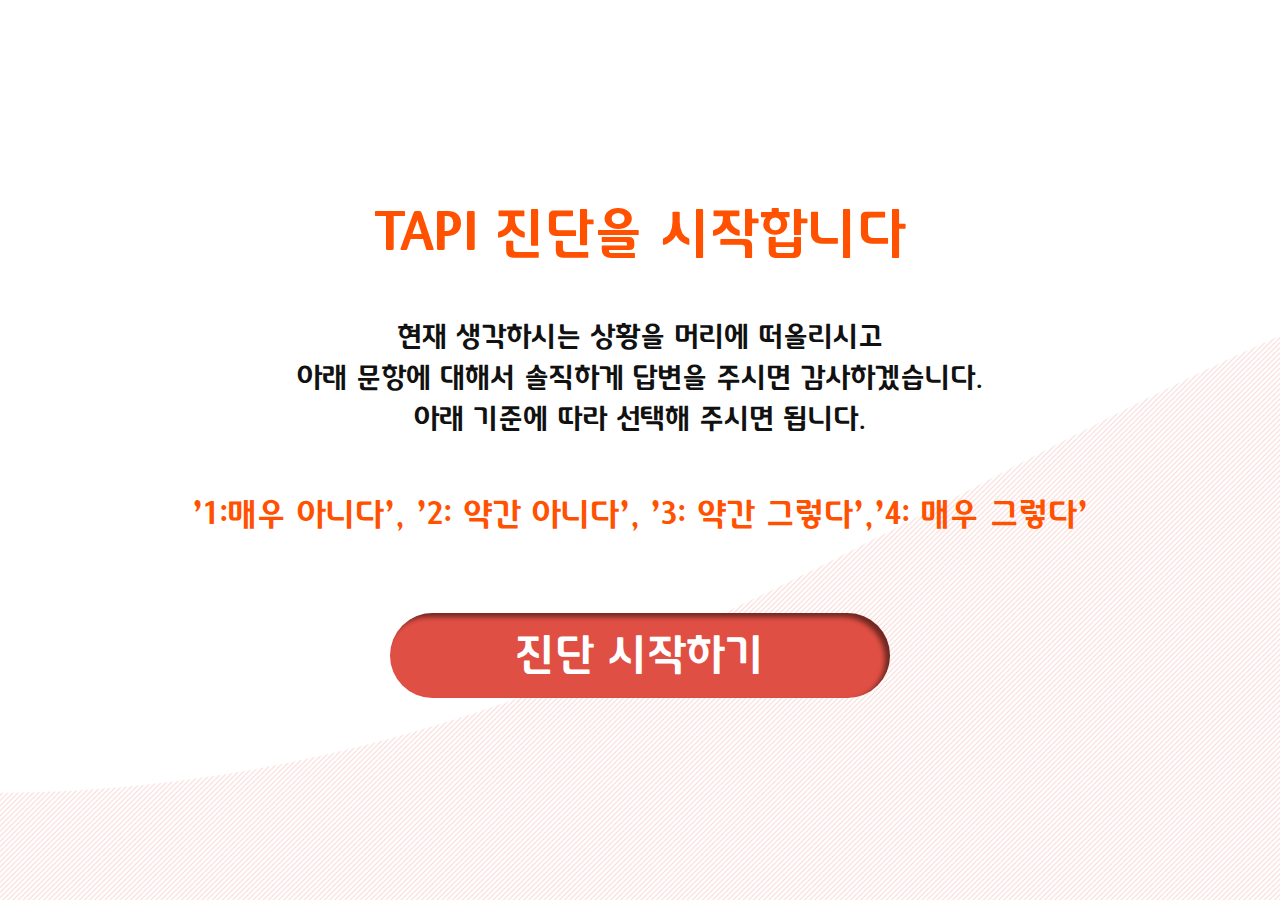
==== pages/user/index.html @ 760ee225 "login" ====
<!DOCTYPE html>
<html lang="en">
  <head>
    <meta charset="utf-8" />
    <meta name="viewport" content="width=device-width, initial-scale=1, shrink-to-fit=no" />
    <meta name="description" content="" />
    <meta name="author" content="" />
    <title>TAI - 팀리더십 진단</title>
    <link href="/css/style.css" rel="stylesheet" />
    <link href="/css/common.css" rel="stylesheet" />
    <link rel="stylesheet" href="/css/mobile.css" media="(max-width: 768px)" />
  </head>
  <body>
    <div class="wrapper" id="intro-tai">
      <section class="intro-wrap">
        <div class="content">
          <h3>TAPI 진단을 시작합니다</h3>
          <p>
            현재 생각하시는 상황을 머리에 떠올리시고<br />
            아래 문항에 대해서 솔직하게 답변을 주시면 감사하겠습니다.<br />
            아래 기준에 따라 선택해 주시면 됩니다.
          </p>

          <p>'1:매우 아니다', '2: 약간 아니다', '3: 약간 그렇다','4: 매우 그렇다'</p>
        </div>
        <div class="intro-btn"><a href="login.html" class="btn-red" alt="팀진단 시작">진단 시작하기</a></div>
        <!-- <footer>Copyright ⓒ 타피루즈그룹. All Rights Reserved.</footer> -->
      </section>
    </div>
    <script src="/js/jquery.min.js"></script>
    <script src="/js/jquery-ui.min.js"></script>
    <script src="/js/script.js"></script>
  </body>
</html>
---- css/style.css ----
/*전체 레이아웃*/

/***************************************************************************************
 PC 기본레이아웃
***************************************************************************************/
.wrapper { width:100%; height:100vh; max-height:100%; position:relative } 
[id*="svc-"] .bgcolor,
#research-start .bgcolor { background:var(--tai-bg-gray) } 

[id^="research-"] .wrapper { width:100%; height:100vh; min-height:1200px; position:relative } 
[id^="research-"] .wrap_con { width:100%; display:flex; justify-content:flex-start; position:relative; padding:50px 0 } 
[id="research-end"] .wrapper { min-height:unset } 
[id="research-end"] .wrap_con { width:100%; justify-content:center; position:relative; padding:0; align-items: flex-start; display:flex; } 
[id="tai-load"] .wrap_con { flex-direction: row; } 
.wrap_con { width:600px; height:100%; margin:auto; display:flex; align-items: center; justify-content: center; flex-direction: column; } 

.warring { color: var(--tai-red); } 
.btn-red { width:auto; background:var(--tai-red); border-radius:52px; align-items: center; display:flex; justify-content: center; box-shadow: inset -5px 4px 5px rgb(0 0 0 / 50%); color:#fff; } 
input[type="text"].input { border:1px solid #888; border-radius: 10px; background-color: #fff; } 

/* intro */
.intro-wrap { width:100%; height:100%; position:relative; background: url(../img/intro_bg.png)no-repeat center; display: flex; justify-content: center; align-items: center; flex-direction: column; } 
.intro-wrap .content { text-align: center; } 
.intro-wrap .content h3 { font-size: 5.4rem; margin-bottom: 50px; color:var(--tai-orange) } 
.intro-wrap .content p { font-size: 2.8rem; } 
.intro-wrap .content p:last-child { font-size: 3.2rem; color:var(--tai-orange); margin-top: 50px; } 

.intro-btn { margin-top:75px; display:flex; justify-content: center; align-items: center; } 
.intro-btn > a { min-width:500px; min-height:85px; font-size: 4.3rem; } 
.intro-btn > a:hover { background:var(--tai-red); } 



/* login */
.login-wrap { width:100%; height:100%; position:relative; background: url(../img/intro_bg.png)no-repeat center; display: flex; flex-direction: column; max-width: 1920px;margin:0 auto;} 
.login-wrap .content { display: flex; flex-direction: column; align-items: center; margin:auto 0; } 
.login-wrap .content h3 { font-size: 6.7rem; color:var(--tai-orange) } 
.login-wrap .content p { font-size: 3.1rem; text-align: center; } 
.login-wrap .content p span { color:var(--tai-orange); font-size: 3.1rem; } 

.login-wrap .nav-wrap { width: 100%; text-align: right; display: flex; align-items: flex-end; justify-content: flex-end; height: 85px; } 
.login-wrap .nav01 { width: 40.125vw; height: 80px; background: url(../img/nav01.png)no-repeat center/contain;  margin-right: 10px;} 
.login-wrap p.warring { font-size: 2.4rem; margin-top: 20px; margin-right: 400px; display: none } 

.login-box { display: flex; gap:54px; margin-top: 64px; } 
.login-box ul li { display: flex; justify-content: flex-end; align-items: center; gap:60px; margin-bottom: 36px; } 
.login-box ul li:last-child { margin-bottom: 0; } 
.login-box ul li div { font-size: 3.1rem; } 
.login-box .input { width: 540px; height: 80px; } 

.login-btn { display:flex; justify-content: center; align-items: center; min-width:275px; min-height:310px; box-shadow: inset -5px 4px 5px rgb(0 0 0 / 50%); color:#fff; font-size: 3.6rem; cursor: pointer; } 
.login-btn:hover { color:#000 } 



/* rsc-end */
.rsc-end { background: url(../img/rsc-end.png)no-repeat center; width:100%; height:100%; display: flex; align-items: center; justify-content: center; flex-direction: column; gap:70px } 
.rsc-end h1 { font-size:7rem; color:var(--tai-orange); } 
.rsc-end p { font-size:3.8rem; } 

/***************************************************************************************
 콘텐츠
***************************************************************************************/

.svc-rect { width:590px; height:auto; border:1px solid var(--tai-border-gray); margin-bottom:50px; padding:62px 0; } 
.svc-rect .svc-icon { width:200px; height:54px; background-position: center center !important; background-repeat: no-repeat !important; margin:0 auto 5px auto; font-size:0; } 
.svc-rect h1 { font-size:var(--tai-font-size-42); margin-bottom:10px; letter-spacing:-.05em } 
.svc-rect h1 strong { font-size:inherit; color:var(--tai-green-200) } 
.svc-rect h2 { font-size:var(--tai-font-size-26); color:var(--tai-black-200); font-weight:400 } 
.svc-rect-txt { width:590px; text-align:center; letter-spacing:var(--tai-letter-spacing); word-wrap: break-word; padding:0 60px } 
.svc-rect-txt strong { color:var(--tai-green); font-size: inherit; } 


#svc-chk .svc-icon { background:url("../img/icon-svc-chk.svg") } 
#svc-noFindPage .svc-icon { background:url("../img/icon-svc-nopage.svg") } 
#svc-noNoPage .svc-icon { background:url("../img/icon-svc-nonpage.svg") } 


/* 로그인 */

#login-rect { width:510px; min-height:564px; border:1px solid var(--tai-border-gray-100); background:var(--tai-bg-gray); border-radius: 30px; margin:0 auto; position:relative } 

#login-rect ul.login-ul { width:335px; margin:58px auto; display:flex; flex-direction: column; justify-content: center; /* align-items: center; */ } 
/*#login-rect ul.login-ul li .input-required { width:10px; color:red; position:absolute; top:calc(50% - 18px); left:5px; height:auto; } 
#login-rect ul.login-ul li .select .input-required { top:calc(50% - 10px) } */
#login-rect ul.login-ul li:first-child { padding-bottom:10px; text-align:center } 
#login-rect ul.login-ul li:first-child h1 { font-size:var(--tai-font-size-42); color:var(--tai-green-400); margin-bottom:10px } 
#login-rect ul.login-ul li:first-child h2 { font-size:var(--tai-font-size-16); color:var(--tai-green-300); margin-bottom:20px } 
#login-rect ul.login-ul li:first-child h2 strong { font-size:inherit; text-decoration: underline; } 
/*#login-rect ul.login-ul li:first-child h3 { font-size:var(--tai-font-size-12); color:red; text-align:right; margin-top:20px } */
#login-rect ul.login-ul li:nth-child(n+2) { padding-bottom:16px } 

 /* 필수입력 * 추가 */
 #login-rect ul.login-ul li.star_text { padding-bottom: 0; } 
 #login-rect ul.login-ul li.star_text div { font-size: var(--tai-font-size-12); color:var(--tai-orange); text-align: right; margin-bottom: 5px; } 
 #login-rect ul.login-ul li.star_text div span.red_star { font-size: var(--tai-font-size-12); vertical-align: middle; position:static; } 
 #login-rect ul.login-ul li { position: relative; } 
 #login-rect ul.login-ul li .red_star { position:absolute; top: 11px; left:3px; color:var(--tai-orange); } 
 #select-wrap .select .text.star_pl { padding-left:4px; } 
 
#login-rect footer { position:absolute; bottom:-90px; left:calc(50% - 255px); width:510px; margin:0 auto; } 

/* modal */
#modalLogin .modal_con { padding:auto; display:flex; justify-content: center; align-items: center; flex-direction: column; } 
#modalLogin .modal-icon { display:flex; width:28px; height:28px; margin:0 0 20px 0; font-size:0; } 
#modalLogin .modal-icon.mg10 { margin-bottom:10px } 
#modalLogin .modal-icon.ic-warring { background:url("../img/icon_warring.svg") no-repeat 0 0 } 
#modalLogin .modal-icon.ic-process { background:url("../img/icon_process.svg") no-repeat 0 0; } 
#modalLogin .modal-btit { padding:0 25px; display:flex; margin-bottom:10px; text-align:center; color:#333; font-size:3.2rem; font-weight:500 } 
#modalLogin .modal-tit { padding:0 25px; display:flex; margin-bottom:32px; text-align:center; color:#333 } 
#modalLogin .btn_basic_01 { width:330px; margin:0 auto } 


/*intro*/
ul.tabs { width:1240px; margin:0 auto 50px auto; display:flex; flex-direction: row; } 
ul.tabs li { width:50%; height:94px; background:var(--tai-black-300); position:relative; display:flex; justify-content:center; align-items: center; cursor: pointer; font-weight:500; } 
ul.tabs li.current { background:var(--tai-green); color:var(--tai-white) } 
ul.tabs li.current:after { content:""; border:10px solid var(--tai-green); width:10px; height:10px; border-bottom:10px solid transparent; border-left:10px solid transparent; border-right:10px solid transparent; position:absolute; bottom:-20px; left:calc(50% - 5px); } 

.intro-img { width:100%; height:662px; background:url("../img/intro_img_01.png") no-repeat 0 center; background-size:cover; position:relative; } 
.intro-img .bg_black { width:100%; height:100%; position:absolute; left:0; right:0; background:rgba(0,0,0,.8); z-index:1 } 

.intro-img .content { width:1240px; height:100%; margin:0 auto; display:flex; flex-direction: column; justify-content: center; align-items: center; z-index:2; position:absolute; top:0; left:calc(50% - 620px); } 
.intro-img .content h1 { } 
.intro-img .content h1 .txt { padding:30px 0; font-family: 'Merriweather', serif; color:var(--tai-green-600); font-weight:400; font-size:var(--tai-font-size-40) } 
.intro-img .content h1 .txt strong { font-size:inherit; font-family:inherit; color:var(--tai-green-500); border-bottom:1px solid var(--tai-green-500) } 
.intro-img .content h1 .divBar { width:26px; height:2px; background:var(--tai-btn-border-green); transform:rotate(-60deg); display:flex; font-size:0; margin:0 auto } 
.intro-img .content ul.type_info { width:100%; margin:70px auto 50px auto; display:flex; flex-direction: row; justify-content: center; align-items: center; } 
.intro-img .content ul.type_info li { height:220px; display:flex; flex-direction: row; align-items: center; justify-content: center; color: var(--tai-orange); text-align:center; font-size:var(--tai-font-size-26); line-height:1.75rem; border:7px solid var(--tai-white); border-width:0 7px; margin:0 30px } 
.intro-img .content ul.type_info li .divBar { width:50px; height:220px; border:7px solid var(--tai-white); border-width:7px 0; margin-left:-1px } 
.intro-img .content ul.type_info li .divBar:last-child { width:51px; } 

.intro-img .content .type_txt { color:var(--tai-white); font-size:var(--tai-font-size-22); } 


.start-img { width:100%; height:440px; background:url("../img/intro-img.png") no-repeat 0 center; background-size:cover; position:relative; } 
.start-img .bg_black { width:100%; height:100%; position:absolute; left:0; right:0; background:rgba(0,0,0,.8); z-index:1 } 

.start-img .content { width:1240px; height:100%; margin:0 auto; display:flex; flex-direction: column; justify-content: center; align-items: center; z-index:2; position:absolute; top:0; left:calc(50% - 620px); } 
.start-img .content h1 { font-family:var(--tai-body-tit-font-family) } 
.start-img .content h1 .txt { padding:30px 0; color:var(--tai-green-600); font-weight:400; font-size:var(--tai-font-size-40) } 
.start-img .content h1 .txt strong { font-size:inherit; font-family:inherit; color:var(--tai-green-500); border-bottom:1px solid var(--tai-green-500) } 
.start-img .content h1 .divBar { width:26px; height:2px; background:var(--tai-btn-border-green); transform:rotate(-60deg); display:flex; font-size:0; margin:0 auto } 

.start-img .content .type_txt { color:var(--tai-white); font-size:var(--tai-font-size-26); font-weight:300; margin-top:50px } 
.start-img .content .type_txt strong { color:var(--tai-green-600); font-weight:500; font-size:inherit } 



.tabs-inner { display: none; height: 100%; } 
.tabs-inner.current { display: inherit; } 


.intro-cnt { width: 1240px; margin:50px auto; display:flex; flex-direction: column; justify-content: center; text-align: center; } 
.intro-cnt h2 { font-size: var(--tai-font-size-32); margin-bottom:20px; color:var(--tai-black-400) } 
.intro-cnt p.script { font-size: var(--tai-font-size-24); color:var(--tai-gray); margin-bottom:40px; } 
.intro-cnt p.script strong { color:var(--tai-gray); font-size:inherit } 
.intro-cnt p.script strong.cr_green { color:var(--tai-green) } 
.intro-cnt p.script strong.tdu { text-decoration: underline; } 
.intro-cnt p.script strong.cr_blue { color:var(--tai-blue) } 

table.tbl-type01.tbl-pc { display:block } 
table.tbl-type01.tbl-mobile { display:none } 

table.tbl-type01 { width:100%; border-top:3px solid var(--tai-gray) } 
table.tbl-type01 td { text-align:center; vertical-align: middle; border-right:1px dashed var(--tai-gray-200); border-bottom:1px dashed var(--tai-gray-200); font-size:var(--tai-font-size-14); height:70px; color:var(--tai-black-400) } 
table.tbl-type01 th { border-right:1px dashed var(--tai-gray-200); height:50px; color: var(--tai-gray); vertical-align:middle; font-size:var(--tai-font-size-16) } 
table.tbl-type01 tr td:last-child,
table.tbl-type01 th:last-child { border-right:none } 
table.tbl-type01 td.tbl-type-bg { background:var(--tai-gray-200); font-size:var(--tai-font-size-16); font-weight:500 } 
table.tbl-type01 td.tbl-type-bg.cr_green { color:var(--tai-green) } 
table.tbl-type01 td.tbl-type-bg.cr_blue { color:var(--tai-blue) } 
/*table.tbl-type01 tbody td { display:flex; justify-content: center; align-items: center; } */
table.tbl-type01 tbody tr:first-child { border-top:2px solid var(--tai-blue) } 
table.tbl-type01 tbody tr:nth-child(6) { border-top:2px solid var(--tai-green) } 
table.tbl-type01 tfoot td { border:none; padding:20px 0; text-align:left; } 
table.tbl-type01 tfoot td ul li { display:flex; flex-direction: row; justify-content: flex-start; align-items: center; padding:0 0 10px 0; font-size:var(--tai-font-size-14) } 
table.tbl-type01 tfoot td .type-label { min-width:145px; height:36px; border-radius: 18px; display:flex; flex-direction: row; align-items: center; justify-content: flex-start; color:var(--tai-white); font-weight:500; font-size:var(--tai-font-size-14); padding-right:20px; margin-right:15px } 
table.tbl-type01 tfoot td .type-label.cr_green { background:var(--tai-green) } 
table.tbl-type01 tfoot td .type-label.cr_blue { background:var(--tai-blue) } 
table.tbl-type01 tfoot td .type-label span { width:30px; height:30px; background:var(--tai-white); text-align: center; border-radius:15px; margin-left:3px; margin-right:10px; color:var(--tai-black-400); display:flex; align-items: center; justify-content: center; } 
table.tbl-type01 tfoot td li .type-txt { color:var(--tai-black-400); font-size:var(--tai-font-size-14) } 



/*research*/
.rsc-ul { width:1200px; display:flex; flex-direction: column; justify-content: flex-start; align-items: center; } 
.rsc-ul li { display:flex; align-content: center; justify-content: center; } 
.rsc-ul li:first-child img { width:80%; height:auto } 
.rsc-ul li .info-rect { width:900px; border:3px solid var(--tai-yellow); margin:30px 0; padding:60px 50px; text-align: center; border-radius: 10px; } 
.rsc-ul li .info-rect img { width:60%; height:auto; } 
.rsc-top { width:100%; min-width:612px; min-height:180px; background:var(--tai-white); display:flex; flex-direction: column; justify-content: center; align-items: center; margin-bottom:70px; padding:40px; position:relative; border-radius: 10px; } 
.rsc-top:after { content:""; border:10px solid var(--tai-white); width:10px; height:10px; border-bottom:10px solid transparent; border-left:10px solid transparent; border-right:10px solid transparent; position:absolute; bottom:-20px; left:calc(50% - 5px); } 
.rsc-ul li.btm-img { width:100%; height:300px; padding-top:60px; background:url("../img/start-btm-img.png") no-repeat right bottom } 

.rsc-icon { width:60px; height:52px; background:url("../img/icon-rsc-start.svg") no-repeat 0 0; margin-bottom:20px; font-size:0 } 
.rsc-top h1 { width:100%; color:var(--tai-body-color); font-size:var(--tai-font-size-42); font-weight:700; text-align:center } 
.rsc-top h1 strong { font-size:inherit; color:var(--tai-green-200) } 
.rsc-mid-txt { width:100%; margin-bottom:60px; } 
.rsc-btm-info { width:900px; height:180px; border:3px solid var(--tai-yellow); border-radius: 10px; display:flex; justify-content: center; align-content: center; background:var(--tai-white) } 
.rsc-btm-info .rsc-gage { width:700px; height:40px; margin:0 auto; position:relative } 
.rsc-btm-info .rsc-gage .gage-ul { width:700px; height:12px; border-left:2px solid var(--tai-gray); display:flex; flex-direction: row; position:absolute; top:95px; left:0; font-size:0; } 
.rsc-btm-info .rsc-gage .gage-ul li { width:10%; height:12px; border-right:2px solid var(--tai-gray); font-size:0; position:relative } 
.rsc-btm-info .rsc-gage .gage-num { width:100%; height:26px; font-size:var(--tai-font-size-12); color:var(--tai-white); margin-top:-10px; position:absolute; top:-26px; left:0; display:flex; flex-direction:column; text-align:center; } 
.rsc-btm-info .rsc-gage .gage-num .gage-number { width:26px; height:26px; border-radius:13px; background:var(--tai-orange); color:var(--tai-white); font-size:var(--tai-font-size-12); line-height:26px; text-align:center; margin:0 auto 30px auto; z-index:5 } 
.rsc-btm-info .rsc-gage .gage-num .gage-number:after { content:""; border:10px solid var(--tai-orange); width:10px; height:10px; z-index:3; border-bottom:10px solid transparent; border-left:10px solid transparent; border-right:10px solid transparent; position:absolute; bottom:-15px; left:calc(50% - 10px); } 
.rsc-btm-info .rsc-gage .gage-num .gage-txt { width:100%; font-size:var(--tai-font-size-14); letter-spacing:-0.08rem; color:var(--tai-black-400); font-weight:500 } 
.rsc-btm-info .rsc-gage .gage-bar { width:698px; height:3px; background:var(--tai-gray); position:absolute; top:100px; left:0; font-size:0 } 

.rsc-ul li .btn_basic_01 { width:335px; height:52px; } 


.rsc-list { margin:50px auto; width:1240px; position:relative } 
.rsc-list header { border-bottom:1px solid var(--tai-black-400); height:80px; display:flex; flex-direction: row; justify-content: space-between; align-items: center; } 
.rsc-list header span { width:29px; height:39px; border-right:1px solid var(--tai-gray-300); background:url("../img/icon_rsc_icon.svg") no-repeat 0 0; margin-right:10px; flex:0 1 40px; font-size:0; } 
.rsc-list header h1 { font-size:var(--tai-font-size-32); font-weight:700; color:var(--tai-body-color); flex:1 1 50% } 
.rsc-list header p { height:50px; font-size:var(--tai-font-size-14); color:var(--tai-gray); flex:0 1 100px; display:flex; justify-content: flex-end; align-items: flex-end; } 

.rsc-list-ul { width:100%; display: flex; flex-direction: column; justify-content: flex-start; margin:30px 0 100px } 
.rsc-list-ul li { display: flex; flex-direction:column; height:230px; padding:0; margin:0; } 
.rsc-list-ul li .chk-header { height:50px; display: flex; align-items: center; justify-content: flex-start; flex-direction: row; font-size:var(--tai-font-size-18) } 
.rsc-list-ul li .chk-header span { width:30px; height:30px; background:var(--tai-orange); color:var(--tai-white); flex:0 1 30px; margin-right:10px; border-radius: 15px; padding-top:1px; text-align: center;; font-family: var(--tai-font-num-sans-serif); } 
.rsc-list-ul li .chk-header p { flex:1 1 80%; letter-spacing:-0.05em; font-size:var(--tai-font-size-18) } 

.rsc-list-ul li .chk-header p { flex:1 1 80% } 
.rsc-list-ul li .btn_basic_02 { width:335px; margin:0 auto } 

.rsc-list-ul li .rsc-list-gage { width:100%; height:40px; margin:0 auto; position:relative } 
.rsc-list-ul li .rsc-list-gage .gage-ul { width:100%; height:32px; border-left:2px solid var(--tai-gray); display:flex; flex-direction: row; position:absolute; top:75px; left:0; font-size:0; } 
.rsc-list-ul li .rsc-list-gage .gage-ul li { width:10%; height:32px; border-right:2px solid var(--tai-gray); font-size:0; position:relative } 
.rsc-list-ul li .rsc-list-gage .gage-num { width:36px;; height:44px; margin-top:0px; position:absolute; top:-40px; left:calc(50% - 18px); display:flex; flex-direction:column; text-align:center; z-index:10 } 
.rsc-list-ul li .rsc-list-gage .gage-bar { width:100%; height:3px; background:var(--tai-gray); position:absolute; top:90px; left:0; font-size:0 } 




/*load*/

 @keyframes page_load { 
 0% { opacity: 1 } 
 100% { opacity: 0 } 
 }
 .page_load div { left: 94px; top: 48px; position: absolute; animation: page_load linear 2.6315789473684212s infinite; background: #4ab862; width: 12px; height: 24px; border-radius: 6px / 12px; transform-origin: 6px 52px; } .page_load div:nth-child(1) { transform: rotate(0deg); animation-delay: -2.4122807017543857s; background: #4ab862; } .page_load div:nth-child(2) { transform: rotate(30deg); animation-delay: -2.1929824561403506s; background: #4ab862; } .page_load div:nth-child(3) { transform: rotate(60deg); animation-delay: -1.9736842105263155s; background: #4ab862; } .page_load div:nth-child(4) { transform: rotate(90deg); animation-delay: -1.7543859649122806s; background: #4ab862; } .page_load div:nth-child(5) { transform: rotate(120deg); animation-delay: -1.5350877192982455s; background: #4ab862; } .page_load div:nth-child(6) { transform: rotate(150deg); animation-delay: -1.3157894736842104s; background: #4ab862; } .page_load div:nth-child(7) { transform: rotate(180deg); animation-delay: -1.0964912280701753s; background: #4ab862; } .page_load div:nth-child(8) { transform: rotate(210deg); animation-delay: -0.8771929824561403s; background: #4ab862; } .page_load div:nth-child(9) { transform: rotate(240deg); animation-delay: -0.6578947368421052s; background: #4ab862; } .page_load div:nth-child(10) { transform: rotate(270deg); animation-delay: -0.43859649122807015s; background: #4ab862; } .page_load div:nth-child(11) { transform: rotate(300deg); animation-delay: -0.21929824561403508s; background: #4ab862; } .page_load div:nth-child(12) { transform: rotate(330deg); animation-delay: 0s; background: #4ab862; } 
 .page_load_con { width: 200px; height: 200px; display: inline-flex; overflow: hidden; background: #ffffff; } 
 .page_load { width: 100%; height: 100%; position: relative; transform: translateZ(0) scale(1); backface-visibility: hidden; transform-origin: 0 0; /* see note above */ } 
 .page_load div { box-sizing: content-box; } 

 .page_load_txt { width:200px; display:inline-flex; color:var(--tai-gray); font-size:var(--tai-font-size-18); font-weight:700 } 




/* 팀진단 메일링 */

.mail-wrap { width: 798px; margin:0 auto; border:1px solid #ccc; position: relative; } 
.mail-wrap .header td { display: flex; flex-direction: column; align-items: flex-end; } 
.mail-wrap .header .logo { width: 73px; height: 44px;; background: url(../img/logo.png)no-repeat center; margin:11px 21px 15px 0; } 
.mail-wrap .header .title { display: flex; align-items: center; justify-content: center; width: 798px; height: 145px; background-color: #ffdf6c; font-size: 30px; font-weight: 700; } 

.mail-wrap .content tr td { padding-left:38px; padding-right: 31px; } 
.mail-wrap .content tr:first-child td { padding-top:40px; } 
.mail-wrap .content tr:last-child td { padding-top:58px; padding-bottom: 49px; } 
.mail-wrap .content-top h3 { font-size: 20px; font-weight: 700; margin-bottom: 13px; } 
.mail-wrap .content-top p, .mail-wrap .content-top p span { font-size: 16px; } 

.mail-wrap .content-main { margin-bottom: 58px; } 
.mail-wrap .content::after { content:''; display: inline-block; background: url(../img/mail_img.png)no-repeat center; width: 279px; height: 250px; position: absolute; bottom:176px; right:1px; } 
.mail-wrap .content-main ul.content-list>li { display: flex; align-items: center; font-size: 20px; color:#b92929; font-weight: 700; margin-bottom: 15px; margin-top: 40px; } 
.mail-wrap .content-main ul.content-list>li::before { content: ''; background: url(../img/icon_info.png)no-repeat center; width:32px; height: 28px; display: inline-block; margin-right: 8px; } 
.mail-wrap .content-main ul.content-list ul li { font-size: 15px; list-style-type: disc; margin-left: 29px; line-height: 25px; } 
.mail-wrap .content-main .blue-color { color:#007BB8; font-weight: 700; font-size: 15px; } 
.mail-wrap .content-main .green-color { color:#289D42; font-weight: 700; font-size: 15px; } 
.mail-wrap .content-main .content-link { font-size: 15px; margin-top: 13px; } 
.mail-wrap .content-main .content-link h4 { padding-bottom: 3px; font-weight: 700; } 
.mail-wrap .content-main .content-link p { font-size: 15px; line-height: 22px; } 
.mail-wrap .content-main .content-link a { color:#007BB8; } 
.mail-wrap .content button.btn_basic_01 { width: 400px; height: 60px; font-weight: 500; font-size: 22px; margin:0 auto; z-index: 1; position:relative; cursor: pointer; } 

.mail-wrap .footer td { width: 100%; height: 175px; background-color: #f0f0f0; display: flex; align-items: center; text-align: center; justify-content: center; } 
.mail-wrap .footer ul li { font-size: 14px; margin-bottom: 12px; }
---- css/common.css ----
@charset "UTF-8";
@import url('https://fonts.googleapis.com/css2?family=Merriweather:wght@400;700&display=swap');

@font-face { 
  font-family:'Noto Sans KR';
  font-style:normal;
  font-weight: 300; 
  src:
  url(../font/NotoSansKR-Light.woff2) format('woff2'), 
  url(../font/NotoSansKR-Light.woff) format('woff'), 
  url(../font/NotoSansKR-Light..oft) format('opentype')
}

@font-face { 
  font-family:'Noto Sans KR';
  font-style:normal;
  font-weight: 400; 
  src:
  url(../font/NotoSansKR-Regular.woff2) format('woff2'), 
  url(../font/NotoSansKR-Regular.woff) format('woff'), 
  url(../font/NotoSansKR-Regular.oft) format('opentype')
}

@font-face { 
  font-family:'Noto Sans KR';
  font-style:normal;
  font-weight: 500; 
  src:
  url(../font/NotoSansKR-Medium.woff2) format('woff2'), 
  url(../font/NotoSansKR-Medium.woff) format('woff'), 
  url(../font/NotoSansKR-Medium.oft) format('opentype')
}

@font-face { 
  font-family:'Noto Sans KR';
  font-style:normal;
  font-weight: 700; 
  src:
  url(../font/NotoSansKR-Bold.woff2) format('woff2'), 
  url(../font/NotoSansKR-Bold.woff) format('woff'), 
  url(../font/NotoSansKR-Bold.oft) format('opentype')
}

@font-face { 
  font-family:'tway';
  font-style:normal;
  font-weight: normal; 
  src:
  url(../font/tway_air.ttf) format('truetype')
}

@font-face { 
  font-family:'SCDream';
  font-style:normal;
  font-weight: 100; 
  src:
  url(../font/SCDream1.otf) format('opentype')
}
@font-face { 
  font-family:'SCDream';
  font-style:normal;
  font-weight: 400; 
  src:
  url(../font/SCDream4.otf) format('opentype')
}

:root {
  --tai-gray-100:#eee;
  --tai-gray-200:#ededed;
  --tai-gray-300:#A0A0A0;



  --tai-black-100:#2e2e2e;
  --tai-black-200:#474747;
  --tai-black-300:#EFEFEF;
  --tai-black-400:#000;
  --tai-black-500:#404040;
  

  
  --tai-white:#fff;
  --tai-gray:#333333;
  --tai-gray-600:#777;
  --tai-red:#e04f44;
  --tai-yellow:#F9BF19;
  --tai-orange:#ff5100;
  --tai-orange-200:#f88e24;
  --tai-pink:#FF6969;
  --tai-green:#289D42;
  --tai-green-200:#F9BF19;
  --tai-green-300:#326c65;
  --tai-green-400:#11280d;
  --tai-green-500:#00FF38;
  --tai-green-600:#83FF9E;
  --tai-green-700:#66C77B;
  --tai-blue:#007BB8;

  --tai-bg-gray:#F4F4F4;
  --tai-border-gray:#D4D4D4;
  --tai-border-gray-100:#e5e5e5;
  
  --tai-btn-border-green:#4ab862;
  --tai-btn-border-orange:#f18f2c;

  --tai-font-sans-serif: "tway", -apple-system, BlinkMacSystemFont, "Segoe UI", Roboto, "Helvetica Neue", Arial, "Noto Sans", sans-serif, "Apple Color Emoji", "Segoe UI Emoji", "Segoe UI Symbol", "Noto Color Emoji";
  --tai-font-tit-sans-serif: "tway", -apple-system, BlinkMacSystemFont, "Segoe UI", Roboto, "Helvetica Neue", Arial, "Noto Sans", sans-serif, "Apple Color Emoji", "Segoe UI Emoji", "Segoe UI Symbol", "Noto Color Emoji";
  --tai-font-num-sans-serif: Roboto, -apple-system, BlinkMacSystemFont, "Segoe UI",  "Helvetica Neue", Arial, "Noto Sans", sans-serif, "Apple Color Emoji", "Segoe UI Emoji", "Segoe UI Symbol", "Noto Color Emoji";

  --tai-body-font-family: "tway", -apple-system, BlinkMacSystemFont, Segoe UI, Roboto, Helvetica Neue, Arial, Noto Sans, sans-serif, Apple Color Emoji, Segoe UI Emoji, Segoe UI Symbol, Noto Color Emoji;
  --tai-body-tit-font-family: "tway", -apple-system, BlinkMacSystemFont, Segoe UI, Roboto, Helvetica Neue, Arial, Noto Sans, sans-serif, Apple Color Emoji, Segoe UI Emoji, Segoe UI Symbol, Noto Color Emoji;

  --tai-body-font-size: 1.8rem; /*18px*/
  --tai-body-font-m-size: 1.4rem; /*14px*/

  --tai-body-font-weight: 400;
  --tai-body-line-height: 1.47;
  --tai-body-color: #111;
  --tai-body-bg: #fff;
  --tai-letter-spacing:-0.05em;

  --tai-hover-100:#353535;
  --tai-ts-ease:all 0.2s ease;

  --tai-body-text-align-left:left;


  --tai-input-shadow: 2px 2px 2px 0 rgba(239, 239, 239, 0.25);
}

*,
*::before,
*::after {
  box-sizing: border-box;
}
html{-webkit-text-size-adjust: none;}
html,body {
  margin: 0 auto;
  padding: 0;
  font-family: var(--tai-body-font-family);
  font-size: 62.5%;
  font-weight: var(--tai-body-font-weight);
  line-height: var(--tai-body-line-height);
  color: var(--tai-body-color);
  text-align: var(--tai-body-text-align);
  background-color: var(--tai-body-bg);
  -webkit-text-size-adjust: 100%;
  letter-spacing:-0.003em;
  position:relative;
  scroll-behavior: smooth;
  height:100%;
  
}

h1,h2,h3,h4,h5,h6
{
  margin: 0;
  padding: 0;
  font-family: var(--tai-body-font-family);
  font-weight: 500;
  line-height: 1.2;
}

article, aside, details, figcaption, figure, footer, header, hgroup, menu, nav, section { display: block; }


div, span, applet, object, iframe, p, blockquote, pre, a, abbr, acronym, address, big, cite, code, del, dfn, em, img, ins, kbd, q, s, samp, small, strike, strong, sub, sup, tt, var, b, u, i, center, dl, dt, dd, ol, ul, li, fieldset, form, label, legend, table, caption, tbody, tfoot, thead, tr, th, td, article, aside, canvas, details, embed, figure, figcaption, footer, header, hgroup, menu, nav, output, ruby, section, summary, time, mark, audio, video 
{ margin: 0; padding: 0; border: 0; font-size: var(--tai-body-font-size); font-family: var(--tai-body-font-family); vertical-align: baseline; }

ol, ul { list-style: none; margin:0; padding:0; }
blockquote, q { quotes: none; }
blockquote:before, blockquote:after, q:before, q:after { content: ""; content: none; }

table { border-collapse: collapse; border-spacing: 0; }

a { color: var(--tai-body-color); text-decoration: none; outline: none;  object-fit: contain; font-size:inherit}
a:hover, a:active { text-decoration: none; color: var(--tai-body-color); background-color: transparent; }

.bold{font-weight: 700;}
.blind,iframe{overflow:hidden}
.blind{position:absolute;clip:rect(0 0 0 0);margin:-1px;width:1px;height:1px}


/* IE 에서 Select box 화살표 제거 */
select::-ms-expand { display: none; }

input:-webkit-autofill, input:-webkit-autofill:hover, input:-webkit-autofill:focus, input:-webkit-autofill:active { }

input[type="text"], input[type="password"] { border: none; outline: none; font-family: var(--tai-font-sans-serif); font-size:var(--tai-font-size-16); height:45px;padding:0 10px 0 20PX;
box-shadow: var(--tai-input-shadow);}



input[type="text"]::-webkit-input-placeholder, input[type="password"]::-webkit-input-placeholder { font-size: var(--tai-font-size-16); text-align: left; color:var(--tai-gray-600) }
input[type="text"]:-ms-input-placeholder, input[type="password"]:-ms-input-placeholder { font-size: var(--tai-font-size-16); text-align: left; color: var(--tai-gray-600); }
input[type="text"]::-ms-input-placeholder, input[type="password"]::-ms-input-placeholder { font-size: var(--tai-font-size-16);  text-align: left; color: var(--tai-gray-600); }
input[type="text"]::placeholder, input[type="password"]::placeholder { font-size: var(--tai-font-size-16); text-align: left; color: var(--tai-gray-600); }
input[type="radio"]{ position: absolute;width: 1px;height: 1px;padding: 0; margin: -1px;overflow: hidden; clip:rect(0,0,0,0);border: 0;}




/* input radio */
.radio-group{width:36px;height:36px;background:var(--tai-black-500);color:var(--tai-white)}
/*var(--tai-green)*/
input[type="radio"]:checked, input[type="radio"]:not(:checked) { position: absolute; left: -9999px;}
input[type="radio"]:checked + label.chk_label,
input[type="radio"]:not(:checked) + label.chk_label {  position: relative;  width:36px; height:44px; cursor: pointer; font-size:var(--tai-font-size-22); font-weight:700; display: inline-block;  color:var(--tai-white)}
input[type="radio"]:checked + label.chk_label:before,
input[type="radio"]:not(:checked) + label.chk_label:before { content: '';  position: absolute;  left: 0;  top: 0;
  width: 36px;  height: 44px;
  background:url("../img/icon_radio_off.png");  }
input[type="radio"]:checked + label:before { }
input[type="radio"]:checked + label.chk_label:after,
input[type="radio"]:not(:checked) + label.chk_label:after {  content: '';
width:36px;  height:44px; 
background: url("../img/icon_radio_on.png");  position: absolute;  top:0px;  left:0px;   -webkit-transition: all 0.2s ease;  transition: all 0.2s ease;
}
input[type="radio"]:not(:checked) + label.chk_label:after { opacity: 0;  -webkit-transform: scale(0);  transform: scale(0);}
input[type="radio"]:checked + label.chk_label:after { opacity: 1;  -webkit-transform: scale(1);  transform: scale(1);}

.gn01 > input[type="radio"]:checked + label.chk_label:before,
.gn01 > input[type="radio"]:not(:checked) + label.chk_label:before,
.gn01 > input[type="radio"]:checked + label.chk_label:after,
.gn01 > input[type="radio"]:not(:checked) + label.chk_label:after{content:'1';line-height:36px;}

.gn02 > input[type="radio"]:checked + label.chk_label:before,
.gn02 > input[type="radio"]:not(:checked) + label.chk_label:before,
.gn02 > input[type="radio"]:checked + label.chk_label:after,
.gn02 > input[type="radio"]:not(:checked) + label.chk_label:after{content:'2';line-height:36px;}

.gn03 > input[type="radio"]:checked + label.chk_label:before,
.gn03 > input[type="radio"]:not(:checked) + label.chk_label:before,
.gn03 > input[type="radio"]:checked + label.chk_label:after,
.gn03 > input[type="radio"]:not(:checked) + label.chk_label:after{content:'3';line-height:36px;}

.gn04 > input[type="radio"]:checked + label.chk_label:before,
.gn04 > input[type="radio"]:not(:checked) + label.chk_label:before,
.gn04 > input[type="radio"]:checked + label.chk_label:after,
.gn04 > input[type="radio"]:not(:checked) + label.chk_label:after{content:'4';line-height:36px;}

.gn05 > input[type="radio"]:checked + label.chk_label:before,
.gn05 > input[type="radio"]:not(:checked) + label.chk_label:before,
.gn05 > input[type="radio"]:checked + label.chk_label:after,
.gn05 > input[type="radio"]:not(:checked) + label.chk_label:after{content:'5';line-height:36px;}

.gn06 > input[type="radio"]:checked + label.chk_label:before,
.gn06 > input[type="radio"]:not(:checked) + label.chk_label:before,
.gn06 > input[type="radio"]:checked + label.chk_label:after,
.gn06 > input[type="radio"]:not(:checked) + label.chk_label:after{content:'6';line-height:36px;}

.gn07 > input[type="radio"]:checked + label.chk_label:before,
.gn07 > input[type="radio"]:not(:checked) + label.chk_label:before,
.gn07 > input[type="radio"]:checked + label.chk_label:after,
.gn07 > input[type="radio"]:not(:checked) + label.chk_label:after{content:'7';line-height:36px;}

.gn08 > input[type="radio"]:checked + label.chk_label:before,
.gn08 > input[type="radio"]:not(:checked) + label.chk_label:before,
.gn08 > input[type="radio"]:checked + label.chk_label:after,
.gn08 > input[type="radio"]:not(:checked) + label.chk_label:after{content:'8';line-height:36px;}

.gn09 > input[type="radio"]:checked + label.chk_label:before,
.gn09 > input[type="radio"]:not(:checked) + label.chk_label:before,
.gn09 > input[type="radio"]:checked + label.chk_label:after,
.gn09 > input[type="radio"]:not(:checked) + label.chk_label:after{content:'9';line-height:36px;}

.gn10 > input[type="radio"]:checked + label.chk_label:before,
.gn10 > input[type="radio"]:not(:checked) + label.chk_label:before,
.gn10 > input[type="radio"]:checked + label.chk_label:after,
.gn10 > input[type="radio"]:not(:checked) + label.chk_label:after{content:'10';line-height:36px;}



/* Select box 스타일 초기화 */
/*select { cursor: pointer; -webkit-appearance: none; -moz-appearance: none; appearance: none; border: none; }
select:focus { outline: none; }
select { cursor: pointer; cursor: pointer;padding: 0 16px; padding-right: 35px;font-size: 14px; letter-spacing: -0.35px;text-align: left; color: rgba(40, 42, 63, 0.83);border-radius: 4px;background-color: #ffffff;background-size: 14px;font-family: 'Noto Sans KR', sans-serif;}
input{font-family:var(--tai-body-font-family)}*/

.select { position: relative; z-index:30 }
.select .input-required{width:10px;color:red;position:absolute;top:0;left:0;}
.select .option-list {  position: absolute;  top: 100%;  left: 0;  width: 100%;  overflow: hidden;  max-height: 0;}
.select.active .option-list {  max-height: none;}

#select-wrap {}
#select-wrap .select {
  box-shadow: var(--tai-input-shadow);
  padding: 0 30px 0 20px ;
  height:45px;
  display:flex;
  align-items: center;
  background:var(--tai-white) url("../img/icon-select-arrow.svg") no-repeat calc(100% - 20px) center;
  transition: var(--tai-ts-ease);
  cursor: pointer;
  
}
#select-wrap .select:hover {
  color: var(--tai-body-color);
  transition: var(--tai-ts-ease);
}
#select-wrap .select .text {font-size:var(--tai-font-size-16)}
#select-wrap .select .option-list {
  list-style: none;
  padding: 0;
  background:var(--tai-white)
  
}
#select-wrap .select .option-list .option {
  padding: 0 0 0 10px;
  height:45px;
  font-size:var(--tai-font-size-16);
  display:flex;
  align-items: center;
}
#select-wrap .select .option-list .option:hover {
  background-color: var(--tai-border-gray-100);
}




footer{width:100%;height:60px;font-size:1.4rem;color:#333;justify-content: center; align-items: center; position:absolute;bottom:0;left:0;text-align:center}
img{image-rendering: -webkit-optimize-contrast; transform: translateZ(0);}

/*reset div*/
.common_section{width:100%;margin:30px 0;padding:0 0 0 20px}
.common_section h1{width:100%;margin:0 0 20px 0;color:var( --tai-body-color)}
.common_li{width:100%;margin:0 0 20px 0; display: flex; align-items: center; justify-content: flex-start; flex-direction: row; flex-wrap: wrap}
.common_li a,
.common_li button,
.common_li input,
.common_li .search-input-wrap{margin:0 10px 10px 0}

/*size*/
.wd-335{width:335px !important}
.tac{text-align:center}

/*button*/
.btn_basic_01{width:auto;height:52px;color:#000;font-size:18px;
  background:linear-gradient(to top,#FFA044 50%,#F9BF19 50%);border:1px solid #f18f2c; box-shadow: 0 3px 4px 0 rgba(134, 134, 134, 0.25);
  border-radius:52px; font-weight:500;align-items: center; display:flex; justify-content: center;font-weight:700;cursor: pointer;}

.btn_basic_01:hover{color:var(--tai-white)}

.btn_basic_02{width:auto;height:52px;color:#FFA044;font-size:var(--tai-font-size-18);background:var(--tai-gray);border-radius: 10px;font-weight:500;align-items: center; display:flex; justify-content: flex-start;padding:0 40px;position:relative;}
.btn_basic_02:after{content:"→";position:absolute;right:40px}
.btn_basic_02:hover{background:var(--tai-black-200);color:var(--tai-white)}

/*modal*/

.modal_not_scroll{position:fixed;overflow:hidden;width:100%;height:100%;}

.modal_all_wrap{width:100%; height:100%;position:fixed;background:rgba(0,0,0,0.9);z-index:60;display:none;}

.modal_all_wrap .modal_con{width:450px;height:310px;
    background:#fff;
    border-radius: 30px;
    position:absolute;
}
---- css/mobile.css ----
@charset "UTF-8";

body {
    min-width: 360px;
    height: 100%;  
}

[id^="research-"] .wrap_con{width:100%;display:flex;justify-content:flex-start;position:relative;padding:10px 0}
#research-start .wrapper{width:100%; height:100vh; min-height:124vh; max-height:100vh ; position:relative}
.wrap_con{width:100%;} 

footer{width:100%;height:40px;font-size:1.2rem}
/***************************************************************************************
  콘텐츠
***************************************************************************************/
/* intro */
.intro-wrap .content h3{font-size: 4.4rem;}
.intro-wrap .content p{font-size: 2rem;}
.intro-wrap .content p:last-child{font-size: 2.5rem;}

.intro-btn > a{min-width:65.1042vw;font-size: 3rem;}

/* login */
.login-wrap .content h3{font-size: 5.7rem;}
.login-wrap .content p{font-size: 3.1rem;}
.login-wrap .content p span{font-size: 3.1rem;}

.login-wrap .nav01 { width: 96.125vw;} 
.login-wrap p.warring { font-size: 2rem; margin-top: 20px; margin-right: 400px; } 


.login-box{ gap:7.0313vw;margin-top: 64px;flex-direction: column;}
.login-box ul li{justify-content: flex-end;gap:7.8125vw;margin-bottom: 4.6875vw;margin-right: 15px;}
.login-box ul li div{font-size: 2.1rem;}
.login-box .input{width: 70.3125vw;height: 80px;}

.login-btn{min-width:35.8073vw;min-height:16.3646vw;font-size: 3.6rem;}



.svc-rect{width:80vw;height:auto;margin-bottom:30px;padding:32px 0;}
.svc-rect .svc-icon{width:100px;height:44px;margin:0 auto 5px auto}
.svc-rect h1{font-size:var(--tai-font-size-18);margin-bottom:5px}
.svc-rect h2{font-size:var(--tai-font-size-14)}
.svc-rect-txt{width:80vw; font-size:var(--tai-font-size-12);padding:0 30px}
.svc-rect-txt strong{color:var(--tai-green); font-size:inherit}


#svc-chk .svc-icon{background-size:40px 44px; }
#svc-noFindPage .svc-icon{background-size:38px 40px;}
#svc-noNoPage .svc-icon{background-size:44px 44px;}


/*modal*/

.modal_not_scroll{position:fixed;overflow:hidden;width:100%;height:100%;}

.modal_all_wrap{width:100%; height:100%;position:fixed;background:rgba(0,0,0,0.9);z-index:60;display:none;}

.modal_all_wrap .modal_con{width:80vw;height:280px;
    border-radius: 20px;
}

#modalLogin .btn_basic_01 {
  width: 70vw;
}


/* 로그인 */
#login-rect{width:90%;min-height:auto;}

#login-rect ul.login-ul{width:90%;margin:38px auto;display:flex;flex-direction: column; justify-content: center; align-items: center;}
#login-rect ul.login-ul li:first-child{padding-bottom:10px;text-align:center}
#login-rect ul.login-ul li:first-child > h1{}
#login-rect ul.login-ul li:first-child > h2{}
#login-rect ul.login-ul li:first-child h3{text-align:right;margin-top:15px;margin-right:-20px}
#login-rect ul.login-ul li:nth-child(n+2){padding-bottom:12px}
#login-rect ul.login-ul li:nth-child(n+2) input{width:250px !important}
#login-rect ul.login-ul li:nth-child(n+2) button{width:250px !important}
#login-rect ul.login-ul li:nth-child(n+2) input::placeholder{}

#login-rect ul.login-ul li #select-wrap.wd-335{width:250px !important}

#login-rect > footer{position:absolute;bottom:-60px;left:calc(50% - 175px); width:350px}






table.tbl-type01.tbl-mobile{display:block}
table.tbl-type01.tbl-pc{display:none}
table.tbl-type01{width:100%; }
table.tbl-type01 td{padding:10px}


table.tbl-type01 tbody tr:nth-child(6){border-top:1px dashed var(--tai-gray-200)}
table.tbl-type01 tbody tr:nth-child(7){border-top:2px solid var(--tai-green)}


table.tbl-type01 tfoot td .type-label{min-width:135px;padding-right:10px; }




/*research*/

.rsc-ul{width:90%; margin:40px auto 0;}
.rsc-ul li{display:flex;width:100%} 
.rsc-ul li .info-rect{width:100%; border:3px solid var(--tai-yellow); margin:30px 0;padding:10px 30px;text-align: center;border-radius: 10px; }
.rsc-ul li .info-rect img{width:100%;height:auto}
.rsc-ul li:first-child img{width:90%; height:auto}
.rsc-top{width:100%;min-width:80vw; min-height:100px; margin-bottom:40px}
.rsc-icon{width:60px;height:52px;background:url("../img/icon-rsc-start.svg") no-repeat center 0;margin-bottom:20px;font-size:0;background-size:80%}
.rsc-mid-txt{width:100%;margin-bottom:40px;}
.rsc-btm-info{width:100%;height:120px;margin-bottom:30px}
.rsc-btm-info .rsc-gage{width:70vw;height:40px;margin:0 auto;position:relative}
.rsc-btm-info .rsc-gage .gage-ul{width:70vw;height:12px;border-left:2px solid var(--tai-gray);display:flex;flex-direction: row; position:absolute;top:45px;left:0;font-size:0;}
.rsc-btm-info .rsc-gage .gage-ul li{width:10%;height:12px;border-right:2px solid var(--tai-gray);font-size:0; position:relative}
.rsc-btm-info .rsc-gage .gage-num{width:100%;height:22px;font-size:10px;color:var(--tai-white);margin-top:-10px;position:absolute;top:-20px;left:0;display:flex;flex-direction:column;text-align:center;}
.rsc-btm-info .rsc-gage .gage-num .gage-number{width:20px;height:20px;border-radius:10px;background:var(--tai-orange);color:var(--tai-white);font-size:10px;line-height:20px;text-align:center;margin:0 auto 30px auto;z-index:5}
.rsc-btm-info .rsc-gage .gage-num .gage-number:after{content:"";border:8px solid var(--tai-orange); width:8px;height:8px; z-index:3;
  border-bottom:8px solid transparent;border-left:8px solid transparent;border-right:8px solid transparent;position:absolute;bottom:-10px;left:calc(50% - 8px); 
}


.rsc-btm-info .rsc-gage .gage-bar{width:70vw;height:3px;background:var(--tai-gray);position:absolute;top:50px;left:0;font-size:0}
.rsc-ul li.btm-img{width:100%;height:200px;padding-top:20px;background:url("../img/start-btm-img.png") no-repeat right 30px;background-size:60% auto}
.rsc-ul li .btn_basic_01{width:80vw;height:52px;}


.rsc-list{margin:30px auto;width:90vw;position:relative}
.rsc-list header{border-bottom:1px solid var(--tai-black-400);height:80px;display:flex;flex-direction: row; justify-content: space-between; align-items: center;}
.rsc-list header span{width:29px;height:39px;border-right:1px solid var(--tai-gray-300);background:url("../img/icon_rsc_icon.svg") no-repeat 0 0;margin-right:10px;flex:0 1 40px;font-size:0;}
.rsc-list header p{height:50px;}

.rsc-list-ul{margin:10px 0}
.rsc-list-ul li{height:160px}
.rsc-list-ul li .chk-header{height:50px;}
.rsc-list-ul li .chk-header span{width:30px;height:30px;line-height:30px}

.rsc-list-ul li .btn_basic_02{width:80vw;margin:0 auto}

.rsc-list-ul li .rsc-list-gage{width:100%;height:40px;margin:0 auto;position:relative}
.rsc-list-ul li .rsc-list-gage .gage-ul{width:100%;height:22px;border-left:2px solid var(--tai-gray);display:flex;flex-direction: row; position:absolute;top:55px;left:0;font-size:0;}
.rsc-list-ul li .rsc-list-gage .gage-ul li{width:10%;height:22px;border-right:2px solid var(--tai-gray);font-size:0; position:relative}
.rsc-list-ul li .rsc-list-gage .gage-num{width:30px;height:36px;top:-30px;left:calc(50% - 15px)}
.rsc-list-ul li .rsc-list-gage .gage-bar{top:65px}

/*select*/
#select-wrap .select {background-size:5%}

/*radio*/
.radio-group{width:30px;height:30px}
/*var(--tai-green)*/
input[type="radio"]:checked + label.chk_label,
input[type="radio"]:not(:checked) + label.chk_label {  width:30px; height:36px; font-size:var(--tai-font-size-16)}
input[type="radio"]:checked + label.chk_label:before,
input[type="radio"]:not(:checked) + label.chk_label:before { content: '';  position: absolute;  left: 0;  top: 0;
  width: 30px;  height: 36px;background-size:90%;background-position:center 0;background-repeat:no-repeat}
input[type="radio"]:checked + label:before { }
input[type="radio"]:checked + label.chk_label:after,
input[type="radio"]:not(:checked) + label.chk_label:after {  content: '';
width:30px;  height:36px;;background-size:90%;background-position:center 0;background-repeat:no-repeat}

.gn01 > input[type="radio"]:checked + label.chk_label:before,
.gn01 > input[type="radio"]:not(:checked) + label.chk_label:before,
.gn01 > input[type="radio"]:checked + label.chk_label:after,
.gn01 > input[type="radio"]:not(:checked) + label.chk_label:after{content:'1';line-height:26px;}

.gn02 > input[type="radio"]:checked + label.chk_label:before,
.gn02 > input[type="radio"]:not(:checked) + label.chk_label:before,
.gn02 > input[type="radio"]:checked + label.chk_label:after,
.gn02 > input[type="radio"]:not(:checked) + label.chk_label:after{content:'2';line-height:26px;}

.gn03 > input[type="radio"]:checked + label.chk_label:before,
.gn03 > input[type="radio"]:not(:checked) + label.chk_label:before,
.gn03 > input[type="radio"]:checked + label.chk_label:after,
.gn03 > input[type="radio"]:not(:checked) + label.chk_label:after{content:'3';line-height:26px;}

.gn04 > input[type="radio"]:checked + label.chk_label:before,
.gn04 > input[type="radio"]:not(:checked) + label.chk_label:before,
.gn04 > input[type="radio"]:checked + label.chk_label:after,
.gn04 > input[type="radio"]:not(:checked) + label.chk_label:after{content:'4';line-height:26px;}

.gn05 > input[type="radio"]:checked + label.chk_label:before,
.gn05 > input[type="radio"]:not(:checked) + label.chk_label:before,
.gn05 > input[type="radio"]:checked + label.chk_label:after,
.gn05 > input[type="radio"]:not(:checked) + label.chk_label:after{content:'5';line-height:26px;}

.gn06 > input[type="radio"]:checked + label.chk_label:before,
.gn06 > input[type="radio"]:not(:checked) + label.chk_label:before,
.gn06 > input[type="radio"]:checked + label.chk_label:after,
.gn06 > input[type="radio"]:not(:checked) + label.chk_label:after{content:'6';line-height:26px;}

.gn07 > input[type="radio"]:checked + label.chk_label:before,
.gn07 > input[type="radio"]:not(:checked) + label.chk_label:before,
.gn07 > input[type="radio"]:checked + label.chk_label:after,
.gn07 > input[type="radio"]:not(:checked) + label.chk_label:after{content:'7';line-height:26px;}

.gn08 > input[type="radio"]:checked + label.chk_label:before,
.gn08 > input[type="radio"]:not(:checked) + label.chk_label:before,
.gn08 > input[type="radio"]:checked + label.chk_label:after,
.gn08 > input[type="radio"]:not(:checked) + label.chk_label:after{content:'8';line-height:26px;}

.gn09 > input[type="radio"]:checked + label.chk_label:before,
.gn09 > input[type="radio"]:not(:checked) + label.chk_label:before,
.gn09 > input[type="radio"]:checked + label.chk_label:after,
.gn09 > input[type="radio"]:not(:checked) + label.chk_label:after{content:'9';line-height:26px;}

.gn10 > input[type="radio"]:checked + label.chk_label:before,
.gn10 > input[type="radio"]:not(:checked) + label.chk_label:before,
.gn10 > input[type="radio"]:checked + label.chk_label:after,
.gn10 > input[type="radio"]:not(:checked) + label.chk_label:after{content:'10';line-height:26px;}



.rsc-end{width:90vw;height:400px; background-size:90vw auto ;margin:0 auto}
.rsc-end .btn_basic_01{width:60vw;margin-top:200px}
.rsc-end h1{width:80vw}
.rsc-end p{margin:20px 0 30px}
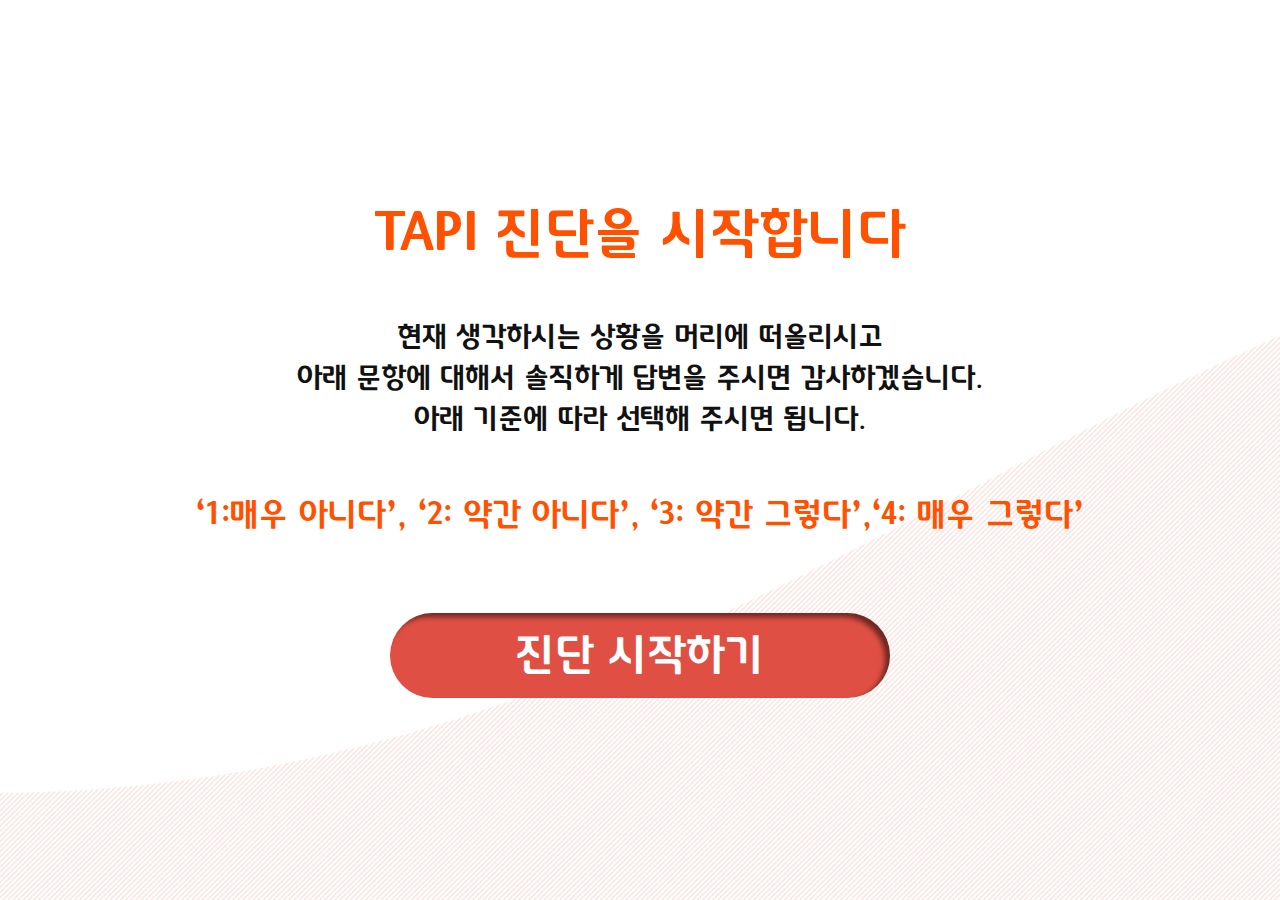
==== commit f85dab4b: "mobile" ====
--- a/pages/user/index.html
+++ b/pages/user/index.html
@@ -6,9 +6,9 @@
     <meta name="description" content="" />
     <meta name="author" content="" />
     <title>TAI - 팀리더십 진단</title>
-    <link href="/css/style.css" rel="stylesheet" />
-    <link href="/css/common.css" rel="stylesheet" />
-    <link rel="stylesheet" href="/css/mobile.css" media="(max-width: 768px)" />
+    <link href="../../css/style.css" rel="stylesheet" />
+    <link href="../../css/common.css" rel="stylesheet" />
+    <link rel="stylesheet" href="../../css/mobile.css" media="(max-width: 768px)" />
   </head>
   <body>
     <div class="wrapper" id="intro-tai">
@@ -21,14 +21,14 @@
             아래 기준에 따라 선택해 주시면 됩니다.
           </p>
 
-          <p>'1:매우 아니다', '2: 약간 아니다', '3: 약간 그렇다','4: 매우 그렇다'</p>
+          <p>‘1:매우 아니다', ‘2: 약간 아니다', ‘3: 약간 그렇다',‘4: 매우 그렇다'</p>
         </div>
         <div class="intro-btn"><a href="login.html" class="btn-red" alt="팀진단 시작">진단 시작하기</a></div>
         <!-- <footer>Copyright ⓒ 타피루즈그룹. All Rights Reserved.</footer> -->
       </section>
     </div>
-    <script src="/js/jquery.min.js"></script>
-    <script src="/js/jquery-ui.min.js"></script>
-    <script src="/js/script.js"></script>
+    <script src="../../js/jquery.min.js"></script>
+    <script src="../../js/jquery-ui.min.js"></script>
+    <script src="../../js/script.js"></script>
   </body>
 </html>
--- a/css/style.css
+++ b/css/style.css
@@ -4,13 +4,14 @@
 /***************************************************************************************
  PC 기본레이아웃
 ***************************************************************************************/
-.wrapper { width:100%; height:100vh; max-height:100%; position:relative } 
+.wrapper { width:100%; height:100vh; max-height:100%; position:relative;max-width: 1920px;margin:0 auto; } 
+.container{width:1440px;margin:0 auto;}
 [id*="svc-"] .bgcolor,
 #research-start .bgcolor { background:var(--tai-bg-gray) } 
 
 [id^="research-"] .wrapper { width:100%; height:100vh; min-height:1200px; position:relative } 
 [id^="research-"] .wrap_con { width:100%; display:flex; justify-content:flex-start; position:relative; padding:50px 0 } 
-[id="research-end"] .wrapper { min-height:unset } 
+[id="research-end"] .wrapper { min-height:unset; } 
 [id="research-end"] .wrap_con { width:100%; justify-content:center; position:relative; padding:0; align-items: flex-start; display:flex; } 
 [id="tai-load"] .wrap_con { flex-direction: row; } 
 .wrap_con { width:600px; height:100%; margin:auto; display:flex; align-items: center; justify-content: center; flex-direction: column; } 
@@ -30,6 +31,9 @@
 .intro-btn > a { min-width:500px; min-height:85px; font-size: 4.3rem; } 
 .intro-btn > a:hover { background:var(--tai-red); } 
 
+/* nav */
+.nav-wrap { width: 100%; text-align: right; display: flex; align-items: flex-end; justify-content: flex-end; height: 85px; } 
+.nav01 { width: 40.125vw; height: 80px; background: url(../img/nav01.png)no-repeat center/contain;  margin-right: 10px;} 
 
 
 /* login */
@@ -39,7 +43,7 @@
 .login-wrap .content p { font-size: 3.1rem; text-align: center; } 
 .login-wrap .content p span { color:var(--tai-orange); font-size: 3.1rem; } 
 
-.login-wrap .nav-wrap { width: 100%; text-align: right; display: flex; align-items: flex-end; justify-content: flex-end; height: 85px; } 
+.login-wrap .nav-wrap { width: 100%; text-align: right; display: flex; align-items: flex-end; justify-content: flex-end; height: 85px;margin-bottom: 30px; } 
 .login-wrap .nav01 { width: 40.125vw; height: 80px; background: url(../img/nav01.png)no-repeat center/contain;  margin-right: 10px;} 
 .login-wrap p.warring { font-size: 2.4rem; margin-top: 20px; margin-right: 400px; display: none } 
 
@@ -211,26 +215,29 @@
 .rsc-ul li .btn_basic_01 { width:335px; height:52px; } 
 
 
-.rsc-list { margin:50px auto; width:1240px; position:relative } 
-.rsc-list header { border-bottom:1px solid var(--tai-black-400); height:80px; display:flex; flex-direction: row; justify-content: space-between; align-items: center; } 
-.rsc-list header span { width:29px; height:39px; border-right:1px solid var(--tai-gray-300); background:url("../img/icon_rsc_icon.svg") no-repeat 0 0; margin-right:10px; flex:0 1 40px; font-size:0; } 
-.rsc-list header h1 { font-size:var(--tai-font-size-32); font-weight:700; color:var(--tai-body-color); flex:1 1 50% } 
-.rsc-list header p { height:50px; font-size:var(--tai-font-size-14); color:var(--tai-gray); flex:0 1 100px; display:flex; justify-content: flex-end; align-items: flex-end; } 
+.rsc-list { margin:50px auto; width:100%;padding:0 24.5rem; position:relative } 
+#research-list header { height:80px; display:flex; flex-direction: row; justify-content: space-between; align-items: center; width: 100%; padding: 0 90px;} 
+#research-list header span { width:29px; height:39px; border-right:1px solid var(--tai-gray-300); background:url("../img/icon_rsc_icon.svg") no-repeat 0 0; margin-right:10px; flex:0 1 40px; font-size:0; } 
+#research-list header h1 { font-size:var(--tai-font-size-32); font-weight:700; color:var(--tai-body-color); flex:1 1 50% } 
+#research-list header p { font-size:3.8rem; color:var(--tai-red); display:flex; justify-content: flex-end; align-items: flex-end; } 
+#research-list header .header-right{ position: relative;width: 900px; } 
+#research-list header .header-right::after{ content:'0%';position:absolute;clear: both;top:38px;left:-40px; font-size: 2rem;  font-family:'SCDream';color:var(--tai-red)} 
+#research-list header .header-right::before{ content:'100%';position:absolute;clear: both;top:38px;right:-60px; font-size: 2rem;  font-family:'SCDream';color:var(--tai-red)} 
 
 .rsc-list-ul { width:100%; display: flex; flex-direction: column; justify-content: flex-start; margin:30px 0 100px } 
-.rsc-list-ul li { display: flex; flex-direction:column; height:230px; padding:0; margin:0; } 
+.rsc-list-ul li { display: flex; flex-direction:column; height:360px; padding:0; margin:0; } 
 .rsc-list-ul li .chk-header { height:50px; display: flex; align-items: center; justify-content: flex-start; flex-direction: row; font-size:var(--tai-font-size-18) } 
 .rsc-list-ul li .chk-header span { width:30px; height:30px; background:var(--tai-orange); color:var(--tai-white); flex:0 1 30px; margin-right:10px; border-radius: 15px; padding-top:1px; text-align: center;; font-family: var(--tai-font-num-sans-serif); } 
-.rsc-list-ul li .chk-header p { flex:1 1 80%; letter-spacing:-0.05em; font-size:var(--tai-font-size-18) } 
+.rsc-list-ul li .chk-header p { font-size: 3.5rem;text-align: left;white-space: nowrap;} 
 
 .rsc-list-ul li .chk-header p { flex:1 1 80% } 
 .rsc-list-ul li .btn_basic_02 { width:335px; margin:0 auto } 
 
 .rsc-list-ul li .rsc-list-gage { width:100%; height:40px; margin:0 auto; position:relative } 
-.rsc-list-ul li .rsc-list-gage .gage-ul { width:100%; height:32px; border-left:2px solid var(--tai-gray); display:flex; flex-direction: row; position:absolute; top:75px; left:0; font-size:0; } 
-.rsc-list-ul li .rsc-list-gage .gage-ul li { width:10%; height:32px; border-right:2px solid var(--tai-gray); font-size:0; position:relative } 
-.rsc-list-ul li .rsc-list-gage .gage-num { width:36px;; height:44px; margin-top:0px; position:absolute; top:-40px; left:calc(50% - 18px); display:flex; flex-direction:column; text-align:center; z-index:10 } 
-.rsc-list-ul li .rsc-list-gage .gage-bar { width:100%; height:3px; background:var(--tai-gray); position:absolute; top:90px; left:0; font-size:0 } 
+.rsc-list-ul li .rsc-list-gage .gage-ul { width:100%; height:80px; display:flex; flex-direction: row; justify-content: space-between; position:absolute; top:60px; left:0; font-size:0; } 
+.rsc-list-ul li .rsc-list-gage .gage-ul li { width:60px; height:60px;  font-size:0; position:relative } 
+.rsc-list-ul li .rsc-list-gage .gage-num { width:80px; height:120px; margin-top:0px; position:absolute; top:0; left:0; display:flex; flex-direction:column; text-align:center; z-index:10 } 
+.rsc-list-ul li .rsc-list-gage .gage-bar { width:98%; height:10px; background:#f2f2f2; position:absolute; top:90px; left:20px; font-size:0 } 
 
 
 
@@ -278,4 +285,32 @@
 .mail-wrap .content button.btn_basic_01 { width: 400px; height: 60px; font-weight: 500; font-size: 22px; margin:0 auto; z-index: 1; position:relative; cursor: pointer; } 
 
 .mail-wrap .footer td { width: 100%; height: 175px; background-color: #f0f0f0; display: flex; align-items: center; text-align: center; justify-content: center; } 
-.mail-wrap .footer ul li { font-size: 14px; margin-bottom: 12px; } +.mail-wrap .footer ul li { font-size: 14px; margin-bottom: 12px; } 
+
+@media (max-width:1440px){
+    .container{width:100%;}
+    .rsc-list{padding: 0 10.5rem;}
+    .rsc-list-ul li .chk-header p{font-size: 2.5rem;}
+}
+
+@media (max-width:1023px){
+    /* login */
+.login-wrap .content h3{font-size: 5.7rem;}
+.login-wrap .content p{font-size: 3.1rem;}
+.login-wrap .content p span{font-size: 3.1rem;}
+
+.login-wrap .nav01 { width: 96.125vw;} 
+.login-wrap p.warring { font-size: 2rem; margin-top: 20px; margin-right: 400px; } 
+
+
+.login-box{ gap:7.0313vw;margin-top: 64px;flex-direction: column;}
+.login-box ul li{justify-content: flex-end;gap:7.8125vw;margin-bottom: 4.6875vw;margin-right: 15px;}
+.login-box ul li div{font-size: 2.1rem;}
+.login-box .input{width: 70.3125vw;height: 80px;}
+
+.login-btn{min-width:35.8073vw;min-height:16.3646vw;font-size: 3.6rem;}
+
+
+.rsc-list-ul li .chk-header p{white-space: normal;}
+
+}--- a/css/common.css
+++ b/css/common.css
@@ -205,24 +205,27 @@
 /*var(--tai-green)*/
 input[type="radio"]:checked, input[type="radio"]:not(:checked) { position: absolute; left: -9999px;}
 input[type="radio"]:checked + label.chk_label,
-input[type="radio"]:not(:checked) + label.chk_label {  position: relative;  width:36px; height:44px; cursor: pointer; font-size:var(--tai-font-size-22); font-weight:700; display: inline-block;  color:var(--tai-white)}
+input[type="radio"]:not(:checked) + label.chk_label {  position: relative;  width:92px; height:120px; cursor: pointer; font-size:1.9rem; font-weight:500;  display: flex;
+  align-items: flex-end;color:#9d9d9d;}
+  input[type="radio"]:checked + label.chk_label{color:var(--tai-red)}
 input[type="radio"]:checked + label.chk_label:before,
-input[type="radio"]:not(:checked) + label.chk_label:before { content: '';  position: absolute;  left: 0;  top: 0;
-  width: 36px;  height: 44px;
-  background:url("../img/icon_radio_off.png");  }
+input[type="radio"]:not(:checked) + label.chk_label:before { content: '';  position: absolute;  left: 12px;  top: 0;
+  width: 60px;  height: 60px;
+  background:url("../img/white_circle.png")no-repeat center/cover;  }
 input[type="radio"]:checked + label:before { }
 input[type="radio"]:checked + label.chk_label:after,
 input[type="radio"]:not(:checked) + label.chk_label:after {  content: '';
-width:36px;  height:44px; 
-background: url("../img/icon_radio_on.png");  position: absolute;  top:0px;  left:0px;   -webkit-transition: all 0.2s ease;  transition: all 0.2s ease;
+width:60px;  height:60px; 
+background: url("../img/red_circle.png")no-repeat center/cover;  position: absolute;  top:0px;  left:12px;   -webkit-transition: all 0.2s ease;  transition: all 0.2s ease;
 }
 input[type="radio"]:not(:checked) + label.chk_label:after { opacity: 0;  -webkit-transform: scale(0);  transform: scale(0);}
 input[type="radio"]:checked + label.chk_label:after { opacity: 1;  -webkit-transform: scale(1);  transform: scale(1);}
 
-.gn01 > input[type="radio"]:checked + label.chk_label:before,
+/* .gn01 > input[type="radio"]:checked + label.chk_label:before,
 .gn01 > input[type="radio"]:not(:checked) + label.chk_label:before,
 .gn01 > input[type="radio"]:checked + label.chk_label:after,
-.gn01 > input[type="radio"]:not(:checked) + label.chk_label:after{content:'1';line-height:36px;}
+.gn01 > input[type="radio"]:not(:checked) 
++ label.chk_label:after{content:'매우 아니다';line-height:36px;}
 
 .gn02 > input[type="radio"]:checked + label.chk_label:before,
 .gn02 > input[type="radio"]:not(:checked) + label.chk_label:before,
@@ -267,7 +270,7 @@
 .gn10 > input[type="radio"]:checked + label.chk_label:before,
 .gn10 > input[type="radio"]:not(:checked) + label.chk_label:before,
 .gn10 > input[type="radio"]:checked + label.chk_label:after,
-.gn10 > input[type="radio"]:not(:checked) + label.chk_label:after{content:'10';line-height:36px;}
+.gn10 > input[type="radio"]:not(:checked) + label.chk_label:after{content:'10';line-height:36px;} */
 
 
 
@@ -319,8 +322,8 @@
 
 
 
-footer{width:100%;height:60px;font-size:1.4rem;color:#333;justify-content: center; align-items: center; position:absolute;bottom:0;left:0;text-align:center}
-img{image-rendering: -webkit-optimize-contrast; transform: translateZ(0);}
+footer{width:100%;height:60px;font-size:1.4rem;color:#333;justify-content: center; align-items: center; text-align:center}
+img{image-rendering: -webkit-optimize-contrast; transform: translateZ(0);width: 100%;}
 
 /*reset div*/
 .common_section{width:100%;margin:30px 0;padding:0 0 0 20px}
--- a/css/mobile.css
+++ b/css/mobile.css
@@ -19,22 +19,6 @@
 .intro-wrap .content p:last-child{font-size: 2.5rem;}
 
 .intro-btn > a{min-width:65.1042vw;font-size: 3rem;}
-
-/* login */
-.login-wrap .content h3{font-size: 5.7rem;}
-.login-wrap .content p{font-size: 3.1rem;}
-.login-wrap .content p span{font-size: 3.1rem;}
-
-.login-wrap .nav01 { width: 96.125vw;} 
-.login-wrap p.warring { font-size: 2rem; margin-top: 20px; margin-right: 400px; } 
-
-
-.login-box{ gap:7.0313vw;margin-top: 64px;flex-direction: column;}
-.login-box ul li{justify-content: flex-end;gap:7.8125vw;margin-bottom: 4.6875vw;margin-right: 15px;}
-.login-box ul li div{font-size: 2.1rem;}
-.login-box .input{width: 70.3125vw;height: 80px;}
-
-.login-btn{min-width:35.8073vw;min-height:16.3646vw;font-size: 3.6rem;}
 
 
 
@@ -128,24 +112,14 @@
 .rsc-ul li.btm-img{width:100%;height:200px;padding-top:20px;background:url("../img/start-btm-img.png") no-repeat right 30px;background-size:60% auto}
 .rsc-ul li .btn_basic_01{width:80vw;height:52px;}
 
+#research-list header { height:80px; display:flex; flex-direction: row; justify-content: space-between; align-items: center; width: 100%; padding: 0 90px;} 
+#research-list header span { width:29px; height:39px; border-right:1px solid var(--tai-gray-300); background:url("../img/icon_rsc_icon.svg") no-repeat 0 0; margin-right:10px; flex:0 1 40px; font-size:0; } 
+#research-list header h1 { font-size:var(--tai-font-size-32); font-weight:700; color:var(--tai-body-color); flex:1 1 50% } 
+#research-list header p { font-size:3.8rem; color:var(--tai-red); display:flex; justify-content: flex-end; align-items: flex-end; } 
+#research-list header .header-right{ position: relative;width: 900px; } 
+#research-list header .header-right::after{ content:'0%';position:absolute;clear: both;top:38px;left:-40px; font-size: 2rem;  font-family:'SCDream';color:var(--tai-red)} 
+#research-list header .header-right::before{ content:'100%';position:absolute;clear: both;top:38px;right:-60px; font-size: 2rem;  font-family:'SCDream';color:var(--tai-red)} 
 
-.rsc-list{margin:30px auto;width:90vw;position:relative}
-.rsc-list header{border-bottom:1px solid var(--tai-black-400);height:80px;display:flex;flex-direction: row; justify-content: space-between; align-items: center;}
-.rsc-list header span{width:29px;height:39px;border-right:1px solid var(--tai-gray-300);background:url("../img/icon_rsc_icon.svg") no-repeat 0 0;margin-right:10px;flex:0 1 40px;font-size:0;}
-.rsc-list header p{height:50px;}
-
-.rsc-list-ul{margin:10px 0}
-.rsc-list-ul li{height:160px}
-.rsc-list-ul li .chk-header{height:50px;}
-.rsc-list-ul li .chk-header span{width:30px;height:30px;line-height:30px}
-
-.rsc-list-ul li .btn_basic_02{width:80vw;margin:0 auto}
-
-.rsc-list-ul li .rsc-list-gage{width:100%;height:40px;margin:0 auto;position:relative}
-.rsc-list-ul li .rsc-list-gage .gage-ul{width:100%;height:22px;border-left:2px solid var(--tai-gray);display:flex;flex-direction: row; position:absolute;top:55px;left:0;font-size:0;}
-.rsc-list-ul li .rsc-list-gage .gage-ul li{width:10%;height:22px;border-right:2px solid var(--tai-gray);font-size:0; position:relative}
-.rsc-list-ul li .rsc-list-gage .gage-num{width:30px;height:36px;top:-30px;left:calc(50% - 15px)}
-.rsc-list-ul li .rsc-list-gage .gage-bar{top:65px}
 
 /*select*/
 #select-wrap .select {background-size:5%}
@@ -153,69 +127,14 @@
 /*radio*/
 .radio-group{width:30px;height:30px}
 /*var(--tai-green)*/
-input[type="radio"]:checked + label.chk_label,
-input[type="radio"]:not(:checked) + label.chk_label {  width:30px; height:36px; font-size:var(--tai-font-size-16)}
-input[type="radio"]:checked + label.chk_label:before,
-input[type="radio"]:not(:checked) + label.chk_label:before { content: '';  position: absolute;  left: 0;  top: 0;
-  width: 30px;  height: 36px;background-size:90%;background-position:center 0;background-repeat:no-repeat}
-input[type="radio"]:checked + label:before { }
-input[type="radio"]:checked + label.chk_label:after,
-input[type="radio"]:not(:checked) + label.chk_label:after {  content: '';
-width:30px;  height:36px;;background-size:90%;background-position:center 0;background-repeat:no-repeat}
-
-.gn01 > input[type="radio"]:checked + label.chk_label:before,
-.gn01 > input[type="radio"]:not(:checked) + label.chk_label:before,
-.gn01 > input[type="radio"]:checked + label.chk_label:after,
-.gn01 > input[type="radio"]:not(:checked) + label.chk_label:after{content:'1';line-height:26px;}
-
-.gn02 > input[type="radio"]:checked + label.chk_label:before,
-.gn02 > input[type="radio"]:not(:checked) + label.chk_label:before,
-.gn02 > input[type="radio"]:checked + label.chk_label:after,
-.gn02 > input[type="radio"]:not(:checked) + label.chk_label:after{content:'2';line-height:26px;}
-
-.gn03 > input[type="radio"]:checked + label.chk_label:before,
-.gn03 > input[type="radio"]:not(:checked) + label.chk_label:before,
-.gn03 > input[type="radio"]:checked + label.chk_label:after,
-.gn03 > input[type="radio"]:not(:checked) + label.chk_label:after{content:'3';line-height:26px;}
-
-.gn04 > input[type="radio"]:checked + label.chk_label:before,
-.gn04 > input[type="radio"]:not(:checked) + label.chk_label:before,
-.gn04 > input[type="radio"]:checked + label.chk_label:after,
-.gn04 > input[type="radio"]:not(:checked) + label.chk_label:after{content:'4';line-height:26px;}
-
-.gn05 > input[type="radio"]:checked + label.chk_label:before,
-.gn05 > input[type="radio"]:not(:checked) + label.chk_label:before,
-.gn05 > input[type="radio"]:checked + label.chk_label:after,
-.gn05 > input[type="radio"]:not(:checked) + label.chk_label:after{content:'5';line-height:26px;}
-
-.gn06 > input[type="radio"]:checked + label.chk_label:before,
-.gn06 > input[type="radio"]:not(:checked) + label.chk_label:before,
-.gn06 > input[type="radio"]:checked + label.chk_label:after,
-.gn06 > input[type="radio"]:not(:checked) + label.chk_label:after{content:'6';line-height:26px;}
-
-.gn07 > input[type="radio"]:checked + label.chk_label:before,
-.gn07 > input[type="radio"]:not(:checked) + label.chk_label:before,
-.gn07 > input[type="radio"]:checked + label.chk_label:after,
-.gn07 > input[type="radio"]:not(:checked) + label.chk_label:after{content:'7';line-height:26px;}
-
-.gn08 > input[type="radio"]:checked + label.chk_label:before,
-.gn08 > input[type="radio"]:not(:checked) + label.chk_label:before,
-.gn08 > input[type="radio"]:checked + label.chk_label:after,
-.gn08 > input[type="radio"]:not(:checked) + label.chk_label:after{content:'8';line-height:26px;}
-
-.gn09 > input[type="radio"]:checked + label.chk_label:before,
-.gn09 > input[type="radio"]:not(:checked) + label.chk_label:before,
-.gn09 > input[type="radio"]:checked + label.chk_label:after,
-.gn09 > input[type="radio"]:not(:checked) + label.chk_label:after{content:'9';line-height:26px;}
-
-.gn10 > input[type="radio"]:checked + label.chk_label:before,
-.gn10 > input[type="radio"]:not(:checked) + label.chk_label:before,
-.gn10 > input[type="radio"]:checked + label.chk_label:after,
-.gn10 > input[type="radio"]:not(:checked) + label.chk_label:after{content:'10';line-height:26px;}
-
 
 
 .rsc-end{width:90vw;height:400px; background-size:90vw auto ;margin:0 auto}
 .rsc-end .btn_basic_01{width:60vw;margin-top:200px}
 .rsc-end h1{width:80vw}
-.rsc-end p{margin:20px 0 30px}+.rsc-end p{margin:20px 0 30px}
+
+@media (max-width:425px){
+  .intro-wrap{padding: 0 20px;}
+  .intro-wrap .content h3{font-size: 3.4rem;}
+}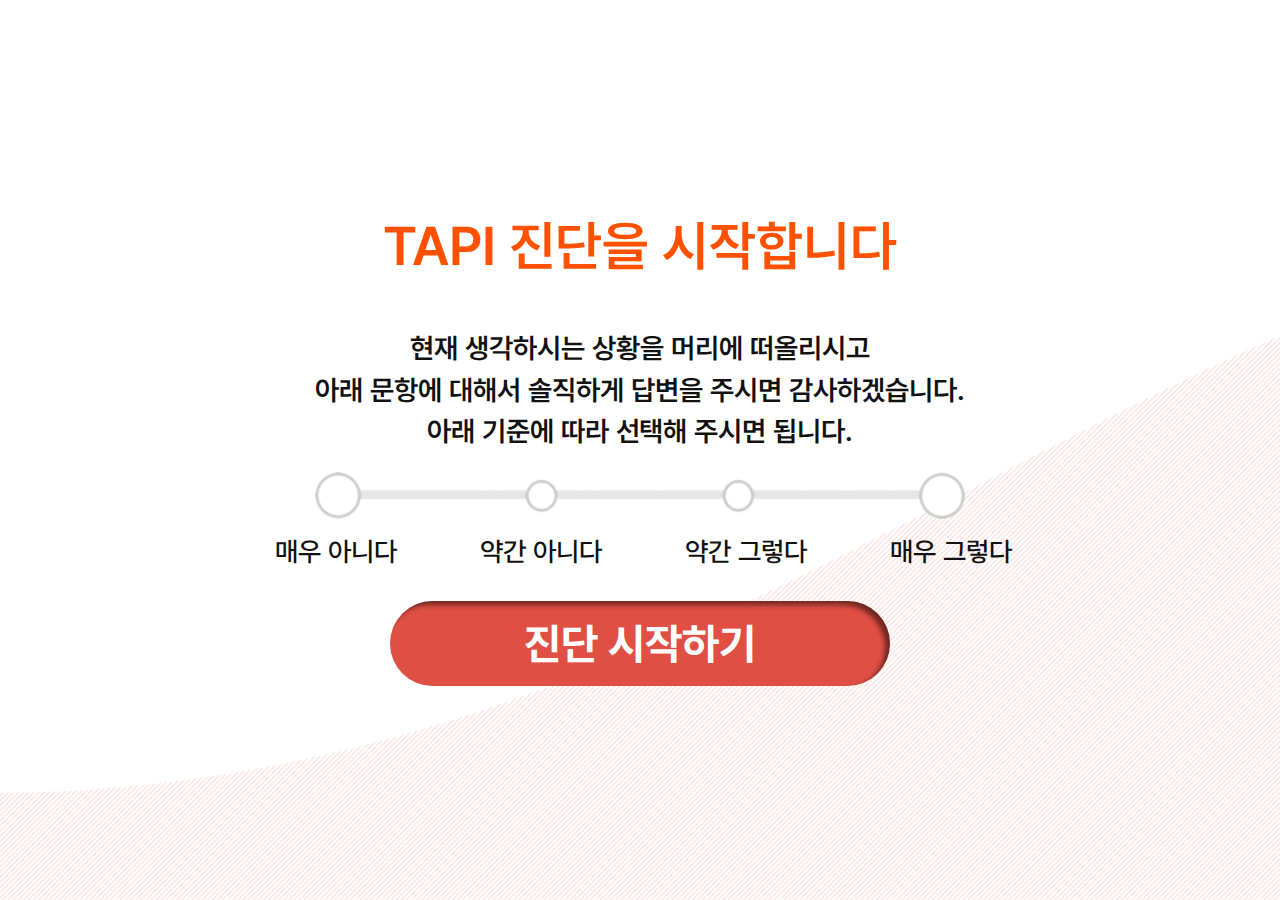
==== commit ecf9a7b1: "ing" ====
--- a/pages/user/index.html
+++ b/pages/user/index.html
@@ -16,12 +16,21 @@
         <div class="content">
           <h3>TAPI 진단을 시작합니다</h3>
           <p>
-            현재 생각하시는 상황을 머리에 떠올리시고<br />
-            아래 문항에 대해서 솔직하게 답변을 주시면 감사하겠습니다.<br />
-            아래 기준에 따라 선택해 주시면 됩니다.
+            현재 생각하시는 상황을 머리에<br class="mo-only" /> 떠올리시고<br class="pc-only" />
+            아래 문항에 대해서<br class="mo-only" />  솔직하게 답변을 주시면 감사하겠습니다.<br class="pc-only" />
+            <br class="mo-only" /> 아래 기준에 따라  선택해 주시면 됩니다.
           </p>
 
-          <p>‘1:매우 아니다', ‘2: 약간 아니다', ‘3: 약간 그렇다',‘4: 매우 그렇다'</p>
+          <div class="start-step-img">
+            <div><img src="../../img/startImg2.png" alt="시작화면이미지"></div>
+            <ul>
+              <li>매우 아니다</li>
+              <li>약간 아니다</li>
+              <li>약간 그렇다</li>
+              <li>매우 그렇다</li>
+            </ul>
+          </div>
+          <!-- <p>‘1:매우 아니다', ‘2: 약간 아니다',<br class="mo-only" />  ‘3: 약간 그렇다',‘4: 매우 그렇다'</p> -->
         </div>
         <div class="intro-btn"><a href="login.html" class="btn-red" alt="팀진단 시작">진단 시작하기</a></div>
         <!-- <footer>Copyright ⓒ 타피루즈그룹. All Rights Reserved.</footer> -->
--- a/css/style.css
+++ b/css/style.css
@@ -4,8 +4,8 @@
 /***************************************************************************************
  PC 기본레이아웃
 ***************************************************************************************/
-.wrapper { width:100%; height:100vh; max-height:100%; position:relative;max-width: 1920px;margin:0 auto; } 
-.container{width:1440px;margin:0 auto;}
+.wrapper { width:100%; height:100vh; max-height:100%; position:relative; max-width: 1920px; margin:0 auto; } 
+.container { width:1440px; margin:0 auto; } 
 [id*="svc-"] .bgcolor,
 #research-start .bgcolor { background:var(--tai-bg-gray) } 
 
@@ -15,7 +15,7 @@
 [id="research-end"] .wrap_con { width:100%; justify-content:center; position:relative; padding:0; align-items: flex-start; display:flex; } 
 [id="tai-load"] .wrap_con { flex-direction: row; } 
 .wrap_con { width:600px; height:100%; margin:auto; display:flex; align-items: center; justify-content: center; flex-direction: column; } 
-
+.mo-only { display:none; } 
 .warring { color: var(--tai-red); } 
 .btn-red { width:auto; background:var(--tai-red); border-radius:52px; align-items: center; display:flex; justify-content: center; box-shadow: inset -5px 4px 5px rgb(0 0 0 / 50%); color:#fff; } 
 input[type="text"].input { border:1px solid #888; border-radius: 10px; background-color: #fff; } 
@@ -23,44 +23,52 @@
 /* intro */
 .intro-wrap { width:100%; height:100%; position:relative; background: url(../img/intro_bg.png)no-repeat center; display: flex; justify-content: center; align-items: center; flex-direction: column; } 
 .intro-wrap .content { text-align: center; } 
-.intro-wrap .content h3 { font-size: 5.4rem; margin-bottom: 50px; color:var(--tai-orange) } 
-.intro-wrap .content p { font-size: 2.8rem; } 
+.intro-wrap .content h3 { font-size: 5.4rem; margin-bottom: 50px; color:var(--tai-orange);font-weight: 600; } 
+.intro-wrap .content p { font-size: 2.8rem; font-weight: 600; } 
 .intro-wrap .content p:last-child { font-size: 3.2rem; color:var(--tai-orange); margin-top: 50px; } 
 
+/* 221130 추가 */
+.intro-wrap .start-step-img { position: relative; margin-top: 2rem;} 
+.intro-wrap .start-step-img div {margin: 0 auto; } 
+.intro-wrap .start-step-img div img { width:100%; } 
+.intro-wrap .start-step-img ul { display: flex; align-items: center; gap: 8.3rem; position: absolute; left: -40px; top: 60px; width: 75rem; } 
+.intro-wrap .start-step-img ul li { font-size: 2.7rem;font-weight: 500; } 
+
+
 .intro-btn { margin-top:75px; display:flex; justify-content: center; align-items: center; } 
-.intro-btn > a { min-width:500px; min-height:85px; font-size: 4.3rem; } 
+.intro-btn > a { min-width:500px; min-height:85px; font-size: 4.3rem;font-weight: bold; } 
 .intro-btn > a:hover { background:var(--tai-red); } 
 
 /* nav */
 .nav-wrap { width: 100%; text-align: right; display: flex; align-items: flex-end; justify-content: flex-end; height: 85px; } 
-.nav01 { width: 40.125vw; height: 80px; background: url(../img/nav01.png)no-repeat center/contain;  margin-right: 10px;} 
+.nav01 { width: 40.125vw; height: 80px; background: url(../img/nav01.png)no-repeat center/contain; margin-right: 10px; } 
 
 
 /* login */
-.login-wrap { width:100%; height:100%; position:relative; background: url(../img/intro_bg.png)no-repeat center; display: flex; flex-direction: column; max-width: 1920px;margin:0 auto;} 
+.login-wrap { width:100%; height:100%; position:relative; background: url(../img/intro_bg.png)no-repeat center; display: flex; flex-direction: column; max-width: 1920px; margin:0 auto; } 
 .login-wrap .content { display: flex; flex-direction: column; align-items: center; margin:auto 0; } 
 .login-wrap .content h3 { font-size: 6.7rem; color:var(--tai-orange) } 
 .login-wrap .content p { font-size: 3.1rem; text-align: center; } 
 .login-wrap .content p span { color:var(--tai-orange); font-size: 3.1rem; } 
 
-.login-wrap .nav-wrap { width: 100%; text-align: right; display: flex; align-items: flex-end; justify-content: flex-end; height: 85px;margin-bottom: 30px; } 
-.login-wrap .nav01 { width: 40.125vw; height: 80px; background: url(../img/nav01.png)no-repeat center/contain;  margin-right: 10px;} 
+.login-wrap .nav-wrap { width: 100%; text-align: right; display: flex; align-items: flex-end; justify-content: flex-end; height: 85px; margin-bottom: 30px; } 
+.login-wrap .nav01 { width: 40.125vw; height: 80px; background: url(../img/nav01.png)no-repeat center/contain; margin-right: 10px; } 
 .login-wrap p.warring { font-size: 2.4rem; margin-top: 20px; margin-right: 400px; display: none } 
 
-.login-box { display: flex; gap:54px; margin-top: 64px; } 
+.login-box { display: flex; flex-direction: column; align-items: center; gap:54px; margin-top: 64px; } 
 .login-box ul li { display: flex; justify-content: flex-end; align-items: center; gap:60px; margin-bottom: 36px; } 
 .login-box ul li:last-child { margin-bottom: 0; } 
 .login-box ul li div { font-size: 3.1rem; } 
 .login-box .input { width: 540px; height: 80px; } 
 
-.login-btn { display:flex; justify-content: center; align-items: center; min-width:275px; min-height:310px; box-shadow: inset -5px 4px 5px rgb(0 0 0 / 50%); color:#fff; font-size: 3.6rem; cursor: pointer; } 
+.login-btn { width:30rem; padding: 1rem; display:flex; justify-content: center; align-items: center; box-shadow: inset -5px 4px 5px rgb(0 0 0 / 50%); color:#fff; font-size: 3.6rem; cursor: pointer; } 
 .login-btn:hover { color:#000 } 
 
 
 
 /* rsc-end */
-.rsc-end { background: url(../img/rsc-end.png)no-repeat center; width:100%; height:100%; display: flex; align-items: center; justify-content: center; flex-direction: column; gap:70px } 
-.rsc-end h1 { font-size:7rem; color:var(--tai-orange); } 
+.rsc-end { background: url(../img/rsc-end.png)no-repeat bottom/contain; width:100%; height:100%; display: flex; align-items: center; flex-direction: column; gap:7rem } 
+.rsc-end h1 { font-size:7rem; color:var(--tai-orange); margin-top: 16rem; } 
 .rsc-end p { font-size:3.8rem; } 
 
 /***************************************************************************************
@@ -215,27 +223,27 @@
 .rsc-ul li .btn_basic_01 { width:335px; height:52px; } 
 
 
-.rsc-list { margin:50px auto; width:100%;padding:0 24.5rem; position:relative } 
-#research-list header { height:80px; display:flex; flex-direction: row; justify-content: space-between; align-items: center; width: 100%; padding: 0 90px;} 
+.rsc-list { margin:50px auto; width:100%; height:100%; padding:0 24.5rem; position:relative } 
+#research-list header { height:80px; display:flex; flex-direction: row; justify-content: space-between; align-items: center; width: 100%; padding: 0 90px; } 
 #research-list header span { width:29px; height:39px; border-right:1px solid var(--tai-gray-300); background:url("../img/icon_rsc_icon.svg") no-repeat 0 0; margin-right:10px; flex:0 1 40px; font-size:0; } 
 #research-list header h1 { font-size:var(--tai-font-size-32); font-weight:700; color:var(--tai-body-color); flex:1 1 50% } 
 #research-list header p { font-size:3.8rem; color:var(--tai-red); display:flex; justify-content: flex-end; align-items: flex-end; } 
-#research-list header .header-right{ position: relative;width: 900px; } 
-#research-list header .header-right::after{ content:'0%';position:absolute;clear: both;top:38px;left:-40px; font-size: 2rem;  font-family:'SCDream';color:var(--tai-red)} 
-#research-list header .header-right::before{ content:'100%';position:absolute;clear: both;top:38px;right:-60px; font-size: 2rem;  font-family:'SCDream';color:var(--tai-red)} 
+#research-list header .header-right { position: relative; width: 900px; } 
+#research-list header .header-right::after { content:'0%'; position:absolute; clear: both; top:38px; left:-40px; font-size: 2rem; font-family:'Pretendard'; color:var(--tai-red) } 
+#research-list header .header-right::before { content:'100%'; position:absolute; clear: both; top:38px; right:-60px; font-size: 2rem; font-family:'Pretendard'; color:var(--tai-red) } 
 
 .rsc-list-ul { width:100%; display: flex; flex-direction: column; justify-content: flex-start; margin:30px 0 100px } 
 .rsc-list-ul li { display: flex; flex-direction:column; height:360px; padding:0; margin:0; } 
 .rsc-list-ul li .chk-header { height:50px; display: flex; align-items: center; justify-content: flex-start; flex-direction: row; font-size:var(--tai-font-size-18) } 
 .rsc-list-ul li .chk-header span { width:30px; height:30px; background:var(--tai-orange); color:var(--tai-white); flex:0 1 30px; margin-right:10px; border-radius: 15px; padding-top:1px; text-align: center;; font-family: var(--tai-font-num-sans-serif); } 
-.rsc-list-ul li .chk-header p { font-size: 3.5rem;text-align: left;white-space: nowrap;} 
+.rsc-list-ul li .chk-header p { font-size: 3.5rem; text-align: left; white-space: nowrap; } 
 
 .rsc-list-ul li .chk-header p { flex:1 1 80% } 
 .rsc-list-ul li .btn_basic_02 { width:335px; margin:0 auto } 
 
 .rsc-list-ul li .rsc-list-gage { width:100%; height:40px; margin:0 auto; position:relative } 
 .rsc-list-ul li .rsc-list-gage .gage-ul { width:100%; height:80px; display:flex; flex-direction: row; justify-content: space-between; position:absolute; top:60px; left:0; font-size:0; } 
-.rsc-list-ul li .rsc-list-gage .gage-ul li { width:60px; height:60px;  font-size:0; position:relative } 
+.rsc-list-ul li .rsc-list-gage .gage-ul li { width:60px; height:60px; font-size:0; position:relative } 
 .rsc-list-ul li .rsc-list-gage .gage-num { width:80px; height:120px; margin-top:0px; position:absolute; top:0; left:0; display:flex; flex-direction:column; text-align:center; z-index:10 } 
 .rsc-list-ul li .rsc-list-gage .gage-bar { width:98%; height:10px; background:#f2f2f2; position:absolute; top:90px; left:20px; font-size:0 } 
 
@@ -288,29 +296,45 @@
 .mail-wrap .footer ul li { font-size: 14px; margin-bottom: 12px; } 
 
 @media (max-width:1440px){
-    .container{width:100%;}
-    .rsc-list{padding: 0 10.5rem;}
-    .rsc-list-ul li .chk-header p{font-size: 2.5rem;}
-}
+ .container { width:100%; } 
+ .rsc-list { padding: 0 10.5rem; } 
+ .rsc-list-ul li .chk-header p { font-size: 2.5rem; } 
+ #research-list header p { font-size: 2.8rem; } 
+ }
+
+@media (max-width:1300px){
+ #research-list header p { font-size: 2.8rem; justify-content: flex-start; } 
+ #research-list header .header-right { width: 82rem; } 
+ #research-list header .header-right::after { font-size: 2rem; top: 38px; left: -3.8rem; } 
+ #research-list header .header-right::before { font-size: 2rem; top: 35px; right: -6.5rem; } 
+
+ #research-list header { flex-direction: column; align-items:initial; height: auto; } 
+ #research-list header .header-right { margin:20px auto 0; } 
+ }
 
 @media (max-width:1023px){
-    /* login */
-.login-wrap .content h3{font-size: 5.7rem;}
-.login-wrap .content p{font-size: 3.1rem;}
-.login-wrap .content p span{font-size: 3.1rem;}
-
-.login-wrap .nav01 { width: 96.125vw;} 
+ .login-wrap .content h3 { font-size: 5.7rem; } 
+.login-wrap .content p { font-size: 3.1rem; } 
+.login-wrap .content p span { font-size: 3.1rem; } 
+
+.login-wrap .nav01 { width: 96.125vw; } 
 .login-wrap p.warring { font-size: 2rem; margin-top: 20px; margin-right: 400px; } 
 
-
-.login-box{ gap:7.0313vw;margin-top: 64px;flex-direction: column;}
-.login-box ul li{justify-content: flex-end;gap:7.8125vw;margin-bottom: 4.6875vw;margin-right: 15px;}
-.login-box ul li div{font-size: 2.1rem;}
-.login-box .input{width: 70.3125vw;height: 80px;}
-
-.login-btn{min-width:35.8073vw;min-height:16.3646vw;font-size: 3.6rem;}
-
-
-.rsc-list-ul li .chk-header p{white-space: normal;}
-
-}+.login-box { gap:7.0313vw; margin-top: 64px; flex-direction: column; } 
+.login-box ul li { justify-content: flex-end; gap:7.8125vw; margin-bottom: 4.6875vw; margin-right: 15px; } 
+.login-box ul li div { font-size: 2.1rem; } 
+.login-box .input { width: 70.3125vw; height: 80px; } 
+
+.login-btn { font-size: 3.6rem; } 
+
+
+.rsc-list-ul li .chk-header p { white-space: normal; } 
+#research-list header .header-right { width: 90%; } 
+ #research-list header .header-right::after { top: 30px; } 
+ #research-list header .header-right::before { top: 30px; } 
+ }
+
+ @media (max-width:900px){
+ .rsc-end { gap: 5rem; background: url(../img/rsc-end.png)no-repeat right/contain; background-size: 116rem; } 
+.rsc-end h1 { font-size: 6rem; } 
+ }--- a/css/common.css
+++ b/css/common.css
@@ -1,68 +1,17 @@
 @charset "UTF-8";
-@import url('https://fonts.googleapis.com/css2?family=Merriweather:wght@400;700&display=swap');
-
-@font-face { 
-  font-family:'Noto Sans KR';
-  font-style:normal;
-  font-weight: 300; 
-  src:
-  url(../font/NotoSansKR-Light.woff2) format('woff2'), 
-  url(../font/NotoSansKR-Light.woff) format('woff'), 
-  url(../font/NotoSansKR-Light..oft) format('opentype')
-}
-
-@font-face { 
-  font-family:'Noto Sans KR';
-  font-style:normal;
-  font-weight: 400; 
-  src:
-  url(../font/NotoSansKR-Regular.woff2) format('woff2'), 
-  url(../font/NotoSansKR-Regular.woff) format('woff'), 
-  url(../font/NotoSansKR-Regular.oft) format('opentype')
-}
-
-@font-face { 
-  font-family:'Noto Sans KR';
-  font-style:normal;
-  font-weight: 500; 
-  src:
-  url(../font/NotoSansKR-Medium.woff2) format('woff2'), 
-  url(../font/NotoSansKR-Medium.woff) format('woff'), 
-  url(../font/NotoSansKR-Medium.oft) format('opentype')
-}
-
-@font-face { 
-  font-family:'Noto Sans KR';
-  font-style:normal;
-  font-weight: 700; 
-  src:
-  url(../font/NotoSansKR-Bold.woff2) format('woff2'), 
-  url(../font/NotoSansKR-Bold.woff) format('woff'), 
-  url(../font/NotoSansKR-Bold.oft) format('opentype')
-}
-
-@font-face { 
-  font-family:'tway';
-  font-style:normal;
-  font-weight: normal; 
-  src:
-  url(../font/tway_air.ttf) format('truetype')
-}
-
-@font-face { 
-  font-family:'SCDream';
-  font-style:normal;
-  font-weight: 100; 
-  src:
-  url(../font/SCDream1.otf) format('opentype')
-}
-@font-face { 
-  font-family:'SCDream';
-  font-style:normal;
-  font-weight: 400; 
-  src:
-  url(../font/SCDream4.otf) format('opentype')
-}
+
+@font-face { font-family: 'Pretendard'; font-style: normal; font-weight: normal; src:
+  url(../font/Pretendard-Regular.otf) format('opentype'),}
+
+  @font-face { font-family: 'Pretendard'; font-style: normal; font-weight: 500; src:
+    url(../font/Pretendard-Medium.otf) format('opentype'),}
+  
+
+ @font-face { font-family: 'Pretendard'; font-style: normal; font-weight: 600; src:
+  url(../font/Pretendard-SemiBold.otf) format('opentype'),}
+ 
+ @font-face { font-family: 'Pretendard'; font-style: normal; font-weight: Bold; src:
+  url(../font/Pretendard-Bold.otf) format('opentype'),}
 
 :root {
   --tai-gray-100:#eee;
@@ -103,12 +52,12 @@
   --tai-btn-border-green:#4ab862;
   --tai-btn-border-orange:#f18f2c;
 
-  --tai-font-sans-serif: "tway", -apple-system, BlinkMacSystemFont, "Segoe UI", Roboto, "Helvetica Neue", Arial, "Noto Sans", sans-serif, "Apple Color Emoji", "Segoe UI Emoji", "Segoe UI Symbol", "Noto Color Emoji";
-  --tai-font-tit-sans-serif: "tway", -apple-system, BlinkMacSystemFont, "Segoe UI", Roboto, "Helvetica Neue", Arial, "Noto Sans", sans-serif, "Apple Color Emoji", "Segoe UI Emoji", "Segoe UI Symbol", "Noto Color Emoji";
+  --tai-font-sans-serif: "Pretendard", -apple-system, BlinkMacSystemFont, "Segoe UI", Roboto, "Helvetica Neue", Arial, "Noto Sans", sans-serif, "Apple Color Emoji", "Segoe UI Emoji", "Segoe UI Symbol", "Noto Color Emoji";
+  --tai-font-tit-sans-serif: "Pretendard", -apple-system, BlinkMacSystemFont, "Segoe UI", Roboto, "Helvetica Neue", Arial, "Noto Sans", sans-serif, "Apple Color Emoji", "Segoe UI Emoji", "Segoe UI Symbol", "Noto Color Emoji";
   --tai-font-num-sans-serif: Roboto, -apple-system, BlinkMacSystemFont, "Segoe UI",  "Helvetica Neue", Arial, "Noto Sans", sans-serif, "Apple Color Emoji", "Segoe UI Emoji", "Segoe UI Symbol", "Noto Color Emoji";
 
-  --tai-body-font-family: "tway", -apple-system, BlinkMacSystemFont, Segoe UI, Roboto, Helvetica Neue, Arial, Noto Sans, sans-serif, Apple Color Emoji, Segoe UI Emoji, Segoe UI Symbol, Noto Color Emoji;
-  --tai-body-tit-font-family: "tway", -apple-system, BlinkMacSystemFont, Segoe UI, Roboto, Helvetica Neue, Arial, Noto Sans, sans-serif, Apple Color Emoji, Segoe UI Emoji, Segoe UI Symbol, Noto Color Emoji;
+  --tai-body-font-family: "Pretendard", -apple-system, BlinkMacSystemFont, Segoe UI, Roboto, Helvetica Neue, Arial, Noto Sans, sans-serif, Apple Color Emoji, Segoe UI Emoji, Segoe UI Symbol, Noto Color Emoji;
+  --tai-body-tit-font-family: "Pretendard", -apple-system, BlinkMacSystemFont, Segoe UI, Roboto, Helvetica Neue, Arial, Noto Sans, sans-serif, Apple Color Emoji, Segoe UI Emoji, Segoe UI Symbol, Noto Color Emoji;
 
   --tai-body-font-size: 1.8rem; /*18px*/
   --tai-body-font-m-size: 1.4rem; /*14px*/
@@ -206,16 +155,16 @@
 input[type="radio"]:checked, input[type="radio"]:not(:checked) { position: absolute; left: -9999px;}
 input[type="radio"]:checked + label.chk_label,
 input[type="radio"]:not(:checked) + label.chk_label {  position: relative;  width:92px; height:120px; cursor: pointer; font-size:1.9rem; font-weight:500;  display: flex;
-  align-items: flex-end;color:#9d9d9d;}
+  align-items: flex-end;color:#9d9d9d;justify-content: center;}
   input[type="radio"]:checked + label.chk_label{color:var(--tai-red)}
 input[type="radio"]:checked + label.chk_label:before,
 input[type="radio"]:not(:checked) + label.chk_label:before { content: '';  position: absolute;  left: 12px;  top: 0;
-  width: 60px;  height: 60px;
+  width: 6rem;  height: 6rem;
   background:url("../img/white_circle.png")no-repeat center/cover;  }
 input[type="radio"]:checked + label:before { }
 input[type="radio"]:checked + label.chk_label:after,
 input[type="radio"]:not(:checked) + label.chk_label:after {  content: '';
-width:60px;  height:60px; 
+width:6rem;  height:6rem; 
 background: url("../img/red_circle.png")no-repeat center/cover;  position: absolute;  top:0px;  left:12px;   -webkit-transition: all 0.2s ease;  transition: all 0.2s ease;
 }
 input[type="radio"]:not(:checked) + label.chk_label:after { opacity: 0;  -webkit-transform: scale(0);  transform: scale(0);}
@@ -322,7 +271,7 @@
 
 
 
-footer{width:100%;height:60px;font-size:1.4rem;color:#333;justify-content: center; align-items: center; text-align:center}
+footer{width:100%;font-size:1.4rem;color:#333;justify-content: center; align-items: center; text-align:center;position:absolute;bottom:10px;left:0;}
 img{image-rendering: -webkit-optimize-contrast; transform: translateZ(0);width: 100%;}
 
 /*reset div*/
--- a/css/mobile.css
+++ b/css/mobile.css
@@ -1,140 +1,188 @@
-@charset "UTF-8";
+@charset "UTF-8"; body { min-width: 360px; height: 100%; } 
 
-body {
-    min-width: 360px;
-    height: 100%;  
-}
+[id^="research-"] .wrap_con { width:100%; display:flex; justify-content:flex-start; position:relative; padding:10px 0 } 
+#research-start .wrapper { width:100%; height:100vh; min-height:124vh; max-height:100vh; position:relative } 
+.wrap_con { width:100%; } 
 
-[id^="research-"] .wrap_con{width:100%;display:flex;justify-content:flex-start;position:relative;padding:10px 0}
-#research-start .wrapper{width:100%; height:100vh; min-height:124vh; max-height:100vh ; position:relative}
-.wrap_con{width:100%;} 
-
-footer{width:100%;height:40px;font-size:1.2rem}
+footer { width:100%; height:40px; font-size:1.2rem; margin-top: 2rem; } 
 /***************************************************************************************
-  콘텐츠
+ 콘텐츠
 ***************************************************************************************/
 /* intro */
-.intro-wrap .content h3{font-size: 4.4rem;}
-.intro-wrap .content p{font-size: 2rem;}
-.intro-wrap .content p:last-child{font-size: 2.5rem;}
+.intro-wrap .content h3 { font-size: 4.4rem; } 
+.intro-wrap .content p { font-size: 2rem; } 
+.intro-wrap .content p:last-child { font-size: 2.5rem; } 
 
-.intro-btn > a{min-width:65.1042vw;font-size: 3rem;}
+/* 221130 추가 */
+.intro-wrap .start-step-img div { width: 100%; } 
+.intro-wrap .start-step-img ul { gap: 6.8rem; top: 50px; width: 54rem; } 
+.intro-wrap .start-step-img ul li { font-size: 1.8rem; } 
 
 
+.intro-btn > a { min-width:65.1042vw; font-size: 3rem; } 
 
-.svc-rect{width:80vw;height:auto;margin-bottom:30px;padding:32px 0;}
-.svc-rect .svc-icon{width:100px;height:44px;margin:0 auto 5px auto}
-.svc-rect h1{font-size:var(--tai-font-size-18);margin-bottom:5px}
-.svc-rect h2{font-size:var(--tai-font-size-14)}
-.svc-rect-txt{width:80vw; font-size:var(--tai-font-size-12);padding:0 30px}
-.svc-rect-txt strong{color:var(--tai-green); font-size:inherit}
+.svc-rect { width:80vw; height:auto; margin-bottom:30px; padding:32px 0; } 
+.svc-rect .svc-icon { width:100px; height:44px; margin:0 auto 5px auto } 
+.svc-rect h1 { font-size:var(--tai-font-size-18); margin-bottom:5px } 
+.svc-rect h2 { font-size:var(--tai-font-size-14) } 
+.svc-rect-txt { width:80vw; font-size:var(--tai-font-size-12); padding:0 30px } 
+.svc-rect-txt strong { color:var(--tai-green); font-size:inherit } 
 
 
-#svc-chk .svc-icon{background-size:40px 44px; }
-#svc-noFindPage .svc-icon{background-size:38px 40px;}
-#svc-noNoPage .svc-icon{background-size:44px 44px;}
+#svc-chk .svc-icon { background-size:40px 44px; } 
+#svc-noFindPage .svc-icon { background-size:38px 40px; } 
+#svc-noNoPage .svc-icon { background-size:44px 44px; } 
 
 
 /*modal*/
 
-.modal_not_scroll{position:fixed;overflow:hidden;width:100%;height:100%;}
+.modal_not_scroll { position:fixed; overflow:hidden; width:100%; height:100%; } 
 
-.modal_all_wrap{width:100%; height:100%;position:fixed;background:rgba(0,0,0,0.9);z-index:60;display:none;}
+.modal_all_wrap { width:100%; height:100%; position:fixed; background:rgba(0,0,0,0.9); z-index:60; display:none; } 
 
-.modal_all_wrap .modal_con{width:80vw;height:280px;
-    border-radius: 20px;
-}
+.modal_all_wrap .modal_con { width:80vw; height:280px; border-radius: 20px; } 
 
-#modalLogin .btn_basic_01 {
-  width: 70vw;
-}
+#modalLogin .btn_basic_01 { width: 70vw; } 
 
 
 /* 로그인 */
-#login-rect{width:90%;min-height:auto;}
+#login-rect { width:90%; min-height:auto; } 
 
-#login-rect ul.login-ul{width:90%;margin:38px auto;display:flex;flex-direction: column; justify-content: center; align-items: center;}
-#login-rect ul.login-ul li:first-child{padding-bottom:10px;text-align:center}
-#login-rect ul.login-ul li:first-child > h1{}
-#login-rect ul.login-ul li:first-child > h2{}
-#login-rect ul.login-ul li:first-child h3{text-align:right;margin-top:15px;margin-right:-20px}
-#login-rect ul.login-ul li:nth-child(n+2){padding-bottom:12px}
-#login-rect ul.login-ul li:nth-child(n+2) input{width:250px !important}
-#login-rect ul.login-ul li:nth-child(n+2) button{width:250px !important}
-#login-rect ul.login-ul li:nth-child(n+2) input::placeholder{}
+#login-rect ul.login-ul { width:90%; margin:38px auto; display:flex; flex-direction: column; justify-content: center; align-items: center; } 
+#login-rect ul.login-ul li:first-child { padding-bottom:10px; text-align:center } 
+#login-rect ul.login-ul li:first-child h3 { text-align:right; margin-top:15px; margin-right:-20px } 
+#login-rect ul.login-ul li:nth-child(n+2) { padding-bottom:12px } 
+#login-rect ul.login-ul li:nth-child(n+2) input { width:250px !important } 
+#login-rect ul.login-ul li:nth-child(n+2) button { width:250px !important } 
 
-#login-rect ul.login-ul li #select-wrap.wd-335{width:250px !important}
+#login-rect ul.login-ul li #select-wrap.wd-335 { width:250px !important } 
 
-#login-rect > footer{position:absolute;bottom:-60px;left:calc(50% - 175px); width:350px}
+#login-rect > footer { position:absolute; bottom:-60px; left:calc(50% - 175px); width:350px } 
 
 
+table.tbl-type01.tbl-mobile { display:block } 
+table.tbl-type01.tbl-pc { display:none } 
+table.tbl-type01 { width:100%; } 
+table.tbl-type01 td { padding:10px } 
 
 
+table.tbl-type01 tbody tr:nth-child(6) { border-top:1px dashed var(--tai-gray-200) } 
+table.tbl-type01 tbody tr:nth-child(7) { border-top:2px solid var(--tai-green) } 
 
 
-table.tbl-type01.tbl-mobile{display:block}
-table.tbl-type01.tbl-pc{display:none}
-table.tbl-type01{width:100%; }
-table.tbl-type01 td{padding:10px}
-
-
-table.tbl-type01 tbody tr:nth-child(6){border-top:1px dashed var(--tai-gray-200)}
-table.tbl-type01 tbody tr:nth-child(7){border-top:2px solid var(--tai-green)}
-
-
-table.tbl-type01 tfoot td .type-label{min-width:135px;padding-right:10px; }
-
-
-
+table.tbl-type01 tfoot td .type-label { min-width:135px; padding-right:10px; } 
 
 /*research*/
 
-.rsc-ul{width:90%; margin:40px auto 0;}
-.rsc-ul li{display:flex;width:100%} 
-.rsc-ul li .info-rect{width:100%; border:3px solid var(--tai-yellow); margin:30px 0;padding:10px 30px;text-align: center;border-radius: 10px; }
-.rsc-ul li .info-rect img{width:100%;height:auto}
-.rsc-ul li:first-child img{width:90%; height:auto}
-.rsc-top{width:100%;min-width:80vw; min-height:100px; margin-bottom:40px}
-.rsc-icon{width:60px;height:52px;background:url("../img/icon-rsc-start.svg") no-repeat center 0;margin-bottom:20px;font-size:0;background-size:80%}
-.rsc-mid-txt{width:100%;margin-bottom:40px;}
-.rsc-btm-info{width:100%;height:120px;margin-bottom:30px}
-.rsc-btm-info .rsc-gage{width:70vw;height:40px;margin:0 auto;position:relative}
-.rsc-btm-info .rsc-gage .gage-ul{width:70vw;height:12px;border-left:2px solid var(--tai-gray);display:flex;flex-direction: row; position:absolute;top:45px;left:0;font-size:0;}
-.rsc-btm-info .rsc-gage .gage-ul li{width:10%;height:12px;border-right:2px solid var(--tai-gray);font-size:0; position:relative}
-.rsc-btm-info .rsc-gage .gage-num{width:100%;height:22px;font-size:10px;color:var(--tai-white);margin-top:-10px;position:absolute;top:-20px;left:0;display:flex;flex-direction:column;text-align:center;}
-.rsc-btm-info .rsc-gage .gage-num .gage-number{width:20px;height:20px;border-radius:10px;background:var(--tai-orange);color:var(--tai-white);font-size:10px;line-height:20px;text-align:center;margin:0 auto 30px auto;z-index:5}
-.rsc-btm-info .rsc-gage .gage-num .gage-number:after{content:"";border:8px solid var(--tai-orange); width:8px;height:8px; z-index:3;
-  border-bottom:8px solid transparent;border-left:8px solid transparent;border-right:8px solid transparent;position:absolute;bottom:-10px;left:calc(50% - 8px); 
-}
+.rsc-ul { width:90%; margin:40px auto 0; } 
+.rsc-ul li { display:flex; width:100% } 
+.rsc-ul li .info-rect { width:100%; border:3px solid var(--tai-yellow); margin:30px 0; padding:10px 30px; text-align: center; border-radius: 10px; } 
+.rsc-ul li .info-rect img { width:100%; height:auto } 
+.rsc-ul li:first-child img { width:90%; height:auto } 
+.rsc-top { width:100%; min-width:80vw; min-height:100px; margin-bottom:40px } 
+.rsc-icon { width:60px; height:52px; background:url("../img/icon-rsc-start.svg") no-repeat center 0; margin-bottom:20px; font-size:0; background-size:80% } 
+.rsc-mid-txt { width:100%; margin-bottom:40px; } 
+.rsc-btm-info { width:100%; height:120px; margin-bottom:30px } 
+.rsc-btm-info .rsc-gage { width:70vw; height:40px; margin:0 auto; position:relative } 
+.rsc-btm-info .rsc-gage .gage-ul { width:70vw; height:12px; border-left:2px solid var(--tai-gray); display:flex; flex-direction: row; position:absolute; top:45px; left:0; font-size:0; } 
+.rsc-btm-info .rsc-gage .gage-ul li { width:10%; height:12px; border-right:2px solid var(--tai-gray); font-size:0; position:relative } 
+.rsc-btm-info .rsc-gage .gage-num { width:100%; height:22px; font-size:10px; color:var(--tai-white); margin-top:-10px; position:absolute; top:-20px; left:0; display:flex; flex-direction:column; text-align:center; } 
+.rsc-btm-info .rsc-gage .gage-num .gage-number { width:20px; height:20px; border-radius:10px; background:var(--tai-orange); color:var(--tai-white); font-size:10px; line-height:20px; text-align:center; margin:0 auto 30px auto; z-index:5 } 
+.rsc-btm-info .rsc-gage .gage-num .gage-number:after { content:""; border:8px solid var(--tai-orange); width:8px; height:8px; z-index:3; border-bottom:8px solid transparent; border-left:8px solid transparent; border-right:8px solid transparent; position:absolute; bottom:-10px; left:calc(50% - 8px); } 
 
 
-.rsc-btm-info .rsc-gage .gage-bar{width:70vw;height:3px;background:var(--tai-gray);position:absolute;top:50px;left:0;font-size:0}
-.rsc-ul li.btm-img{width:100%;height:200px;padding-top:20px;background:url("../img/start-btm-img.png") no-repeat right 30px;background-size:60% auto}
-.rsc-ul li .btn_basic_01{width:80vw;height:52px;}
+.rsc-btm-info .rsc-gage .gage-bar { width:70vw; height:3px; background:var(--tai-gray); position:absolute; top:50px; left:0; font-size:0 } 
+.rsc-ul li.btm-img { width:100%; height:200px; padding-top:20px; background:url("../img/start-btm-img.png") no-repeat right 30px; background-size:60% auto } 
+.rsc-ul li .btn_basic_01 { width:80vw; height:52px; } 
 
-#research-list header { height:80px; display:flex; flex-direction: row; justify-content: space-between; align-items: center; width: 100%; padding: 0 90px;} 
+#research-list header { padding: 0 60px; } 
 #research-list header span { width:29px; height:39px; border-right:1px solid var(--tai-gray-300); background:url("../img/icon_rsc_icon.svg") no-repeat 0 0; margin-right:10px; flex:0 1 40px; font-size:0; } 
 #research-list header h1 { font-size:var(--tai-font-size-32); font-weight:700; color:var(--tai-body-color); flex:1 1 50% } 
-#research-list header p { font-size:3.8rem; color:var(--tai-red); display:flex; justify-content: flex-end; align-items: flex-end; } 
-#research-list header .header-right{ position: relative;width: 900px; } 
-#research-list header .header-right::after{ content:'0%';position:absolute;clear: both;top:38px;left:-40px; font-size: 2rem;  font-family:'SCDream';color:var(--tai-red)} 
-#research-list header .header-right::before{ content:'100%';position:absolute;clear: both;top:38px;right:-60px; font-size: 2rem;  font-family:'SCDream';color:var(--tai-red)} 
+#research-list header p { font-size:2rem; } 
+#research-list header .header-right::after { font-size: 1.5rem; top: 2.3rem; left: -2.6rem; } 
+#research-list header .header-right::before { font-size: 1.5rem; top: 2.3rem; right: -4.8rem; } 
 
 
 /*select*/
-#select-wrap .select {background-size:5%}
+#select-wrap .select { background-size:5% } 
 
 /*radio*/
-.radio-group{width:30px;height:30px}
+.radio-group { width:30px; height:30px } 
 /*var(--tai-green)*/
 
 
-.rsc-end{width:90vw;height:400px; background-size:90vw auto ;margin:0 auto}
-.rsc-end .btn_basic_01{width:60vw;margin-top:200px}
-.rsc-end h1{width:80vw}
-.rsc-end p{margin:20px 0 30px}
+.rsc-end { gap: 5rem; background: url(../img/rsc-end.png)no-repeat right/contain; background-size: 116rem; } 
+.rsc-end h1 { font-size: 5rem; margin-top: 7rem; } 
+.rsc-end p { font-size: 2.8rem; } 
 
-@media (max-width:425px){
-  .intro-wrap{padding: 0 20px;}
-  .intro-wrap .content h3{font-size: 3.4rem;}
-}+@media (max-width:767px){
+ .rsc-list { padding: 0 5rem; } 
+.rsc-list-ul li .chk-header p { font-size: 1.8rem; word-break: keep-all; } 
+input[type="radio"]:checked + label.chk_label, input[type="radio"]:not(:checked) + label.chk_label { font-size: 1.3rem; } 
+.rsc-list-ul li .rsc-list-gage { width: 96%; } 
+.rsc-list-ul li .rsc-list-gage .gage-bar { width:90% } 
+.rsc-list-ul li .rsc-list-gage .gage-ul { gap: 59px; left: -25px; } 
+.rsc-list-ul li { height: 27rem; } 
+.rsc-list-ul li .rsc-list-gage .gage-num { height: 10rem; } 
+.rsc-list-ul li .rsc-list-gage .gage-bar { left:30px; } 
+input[type="radio"]:checked + label.chk_label:before, input[type="radio"]:not(:checked) + label.chk_label:before { background-size: 50px; } 
+input[type="radio"]:checked + label.chk_label:after, input[type="radio"]:not(:checked) + label.chk_label:after { background-size: 50px; } 
+ }
+
+ @media (max-width: 600px){
+ .rsc-end h1 { font-size: 3.5rem; } 
+ .rsc-end p { font-size: 2.2rem; } 
+
+ /* 221130 추가 */
+ .intro-wrap .start-step-img ul { gap: 4.8rem; top: 50px; left: 24px; width: 42rem; } 
+ .intro-wrap .start-step-img ul li { font-size: 1.5rem; } 
+ }
+
+@media (max-width:426px){
+ .mo-only { display:block; } 
+ .pc-only { display:none; } 
+ 
+ /* login */
+ .login-wrap .nav01 { width: 88.125vw; margin: 0 auto; } 
+ .login-wrap .content h3 { font-size: 5.7rem; } 
+ .login-wrap .content p { font-size: 1.5rem; } 
+ .login-wrap .content p span { font-size: 1.9rem; } 
+ .login-box .input { width: 56.3125vw; height: 40px; font-size: 1.8rem; } 
+ .login-btn { width:18rem; font-size: 2.1rem; margin: 0 auto; border-radius: 22px; } 
+
+ .intro-wrap { padding: 0 20px; } 
+ .intro-wrap .content h3 { font-size: 3.2rem; } 
+ .intro-wrap .content p { font-size: 1.9rem; } 
+ .intro-wrap .content p:last-child { font-size: 2.3rem; } 
+
+ /* 221130 추가 */
+ .intro-wrap .start-step-img ul { gap: 4.8rem; top: 50px; left: 24px; width: 42rem; } 
+ .intro-wrap .start-step-img ul li { font-size: 1.5rem; } 
+
+ #research-list header { padding: 0 30px; } 
+ .rsc-list { padding:0 1rem } 
+ .rsc-list-ul li .chk-header p { font-size: 1.3rem; text-align: center; } 
+ input[type="radio"]:checked + label.chk_label, input[type="radio"]:not(:checked) + label.chk_label { font-size: 1.2rem; } 
+ .rsc-list-ul li .btn_basic_02 { width: 28.5rem; } 
+ .rsc-list-ul li { height: 22rem; } 
+ .rsc-list-ul li .rsc-list-gage .gage-ul { left: -16px; top:25px; } 
+ .rsc-list-ul li .rsc-list-gage .gage-bar { top: 54px; } 
+ .rsc-list-ul li:last-child { height:6rem } 
+
+ #research-list header p { font-size: 1.3rem; } 
+ #research-list header .header-right::before { right:-3rem; top: 1.1rem; font-size: 0.5rem; } 
+ #research-list header .header-right::after { left:-1.8rem; top: 1.2rem; font-size: 0.5rem; } 
+
+ .nav01 { width: 67.125vw; } 
+ .rsc-end { gap: 3rem; background: url(../img/rsc-end.png)no-repeat -429px top/contain; background-size: 75rem; } 
+ .rsc-end h1 { font-size: 3rem; margin-top: 2rem; } 
+ .rsc-end p { font-size: 1.8rem; } 
+ }
+
+ @media (max-width:320px){
+ .rsc-list { padding:0 4rem } 
+ .rsc-list-ul li .rsc-list-gage .gage-ul { left: -33px; } 
+ #research-list header .header-right::before { top: 0.8rem; } 
+ #research-list header .header-right::after { top: 0.8rem; } 
+ }
+
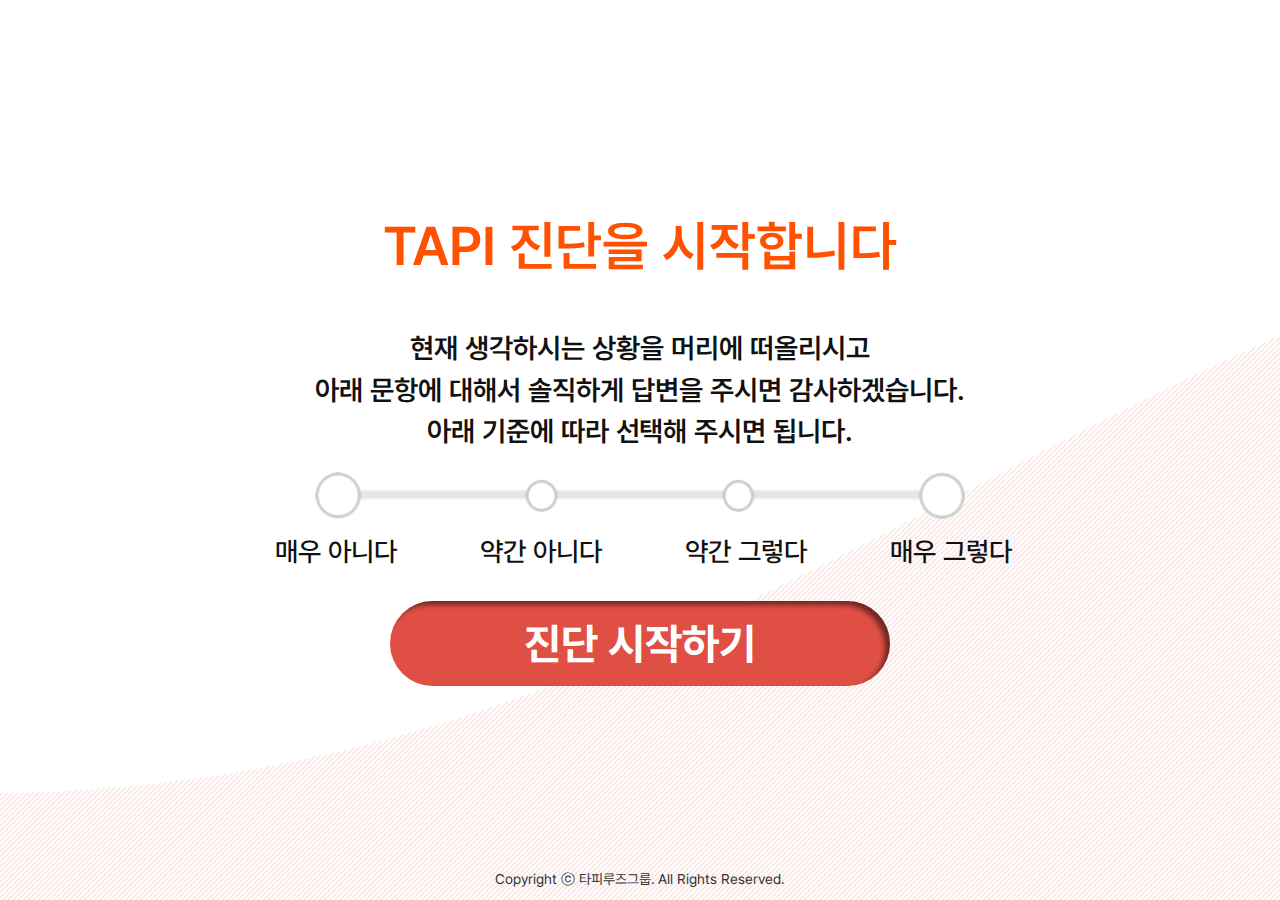
==== commit e292b5cf: "footer,정렬,우호적" ====
--- a/pages/user/index.html
+++ b/pages/user/index.html
@@ -5,7 +5,7 @@
     <meta name="viewport" content="width=device-width, initial-scale=1, shrink-to-fit=no" />
     <meta name="description" content="" />
     <meta name="author" content="" />
-    <title>TAI - 팀리더십 진단</title>
+    <title>TAPI 진단</title>
     <link href="../../css/style.css" rel="stylesheet" />
     <link href="../../css/common.css" rel="stylesheet" />
     <link rel="stylesheet" href="../../css/mobile.css" media="(max-width: 768px)" />
@@ -33,7 +33,8 @@
           <!-- <p>‘1:매우 아니다', ‘2: 약간 아니다',<br class="mo-only" />  ‘3: 약간 그렇다',‘4: 매우 그렇다'</p> -->
         </div>
         <div class="intro-btn"><a href="login.html" class="btn-red" alt="팀진단 시작">진단 시작하기</a></div>
-        <!-- <footer>Copyright ⓒ 타피루즈그룹. All Rights Reserved.</footer> -->
+        <!-- 221205 footer추가 -->
+        <footer>Copyright ⓒ 타피루즈그룹. All Rights Reserved.</footer>
       </section>
     </div>
     <script src="../../js/jquery.min.js"></script>
--- a/css/style.css
+++ b/css/style.css
@@ -31,6 +31,7 @@
 .intro-wrap .start-step-img { position: relative; margin-top: 2rem;} 
 .intro-wrap .start-step-img div {margin: 0 auto; } 
 .intro-wrap .start-step-img div img { width:100%; } 
+/* .intro-wrap .start-step-img ul { display: flex; align-items: center; justify-content: space-between;}  */
 .intro-wrap .start-step-img ul { display: flex; align-items: center; gap: 8.3rem; position: absolute; left: -40px; top: 60px; width: 75rem; } 
 .intro-wrap .start-step-img ul li { font-size: 2.7rem;font-weight: 500; } 
 
@@ -236,7 +237,8 @@
 .rsc-list-ul li { display: flex; flex-direction:column; height:360px; padding:0; margin:0; } 
 .rsc-list-ul li .chk-header { height:50px; display: flex; align-items: center; justify-content: flex-start; flex-direction: row; font-size:var(--tai-font-size-18) } 
 .rsc-list-ul li .chk-header span { width:30px; height:30px; background:var(--tai-orange); color:var(--tai-white); flex:0 1 30px; margin-right:10px; border-radius: 15px; padding-top:1px; text-align: center;; font-family: var(--tai-font-num-sans-serif); } 
-.rsc-list-ul li .chk-header p { font-size: 3.5rem; text-align: left; white-space: nowrap; } 
+/* 221130 fontweight 추가 */
+.rsc-list-ul li .chk-header p { font-size: 3.5rem; text-align: left; white-space: nowrap;font-weight: bold; } 
 
 .rsc-list-ul li .chk-header p { flex:1 1 80% } 
 .rsc-list-ul li .btn_basic_02 { width:335px; margin:0 auto } 
@@ -298,7 +300,7 @@
 @media (max-width:1440px){
  .container { width:100%; } 
  .rsc-list { padding: 0 10.5rem; } 
- .rsc-list-ul li .chk-header p { font-size: 2.5rem; } 
+ .rsc-list-ul li .chk-header p { font-size: 2.3rem; } 
  #research-list header p { font-size: 2.8rem; } 
  }
 
--- a/css/common.css
+++ b/css/common.css
@@ -1,317 +1,220 @@
 @charset "UTF-8";
-
 @font-face { font-family: 'Pretendard'; font-style: normal; font-weight: normal; src:
-  url(../font/Pretendard-Regular.otf) format('opentype'),}
-
-  @font-face { font-family: 'Pretendard'; font-style: normal; font-weight: 500; src:
-    url(../font/Pretendard-Medium.otf) format('opentype'),}
-  
+ url(../font/Pretendard-Regular.otf) format('opentype'), } 
+
+ @font-face { font-family: 'Pretendard'; font-style: normal; font-weight: 500; src:
+ url(../font/Pretendard-Medium.otf) format('opentype'), } 
+ 
 
  @font-face { font-family: 'Pretendard'; font-style: normal; font-weight: 600; src:
-  url(../font/Pretendard-SemiBold.otf) format('opentype'),}
+ url(../font/Pretendard-SemiBold.otf) format('opentype'), } 
  
  @font-face { font-family: 'Pretendard'; font-style: normal; font-weight: Bold; src:
-  url(../font/Pretendard-Bold.otf) format('opentype'),}
-
-:root {
-  --tai-gray-100:#eee;
-  --tai-gray-200:#ededed;
-  --tai-gray-300:#A0A0A0;
-
-
-
-  --tai-black-100:#2e2e2e;
-  --tai-black-200:#474747;
-  --tai-black-300:#EFEFEF;
-  --tai-black-400:#000;
-  --tai-black-500:#404040;
-  
-
-  
-  --tai-white:#fff;
-  --tai-gray:#333333;
-  --tai-gray-600:#777;
-  --tai-red:#e04f44;
-  --tai-yellow:#F9BF19;
-  --tai-orange:#ff5100;
-  --tai-orange-200:#f88e24;
-  --tai-pink:#FF6969;
-  --tai-green:#289D42;
-  --tai-green-200:#F9BF19;
-  --tai-green-300:#326c65;
-  --tai-green-400:#11280d;
-  --tai-green-500:#00FF38;
-  --tai-green-600:#83FF9E;
-  --tai-green-700:#66C77B;
-  --tai-blue:#007BB8;
-
-  --tai-bg-gray:#F4F4F4;
-  --tai-border-gray:#D4D4D4;
-  --tai-border-gray-100:#e5e5e5;
-  
-  --tai-btn-border-green:#4ab862;
-  --tai-btn-border-orange:#f18f2c;
-
-  --tai-font-sans-serif: "Pretendard", -apple-system, BlinkMacSystemFont, "Segoe UI", Roboto, "Helvetica Neue", Arial, "Noto Sans", sans-serif, "Apple Color Emoji", "Segoe UI Emoji", "Segoe UI Symbol", "Noto Color Emoji";
-  --tai-font-tit-sans-serif: "Pretendard", -apple-system, BlinkMacSystemFont, "Segoe UI", Roboto, "Helvetica Neue", Arial, "Noto Sans", sans-serif, "Apple Color Emoji", "Segoe UI Emoji", "Segoe UI Symbol", "Noto Color Emoji";
-  --tai-font-num-sans-serif: Roboto, -apple-system, BlinkMacSystemFont, "Segoe UI",  "Helvetica Neue", Arial, "Noto Sans", sans-serif, "Apple Color Emoji", "Segoe UI Emoji", "Segoe UI Symbol", "Noto Color Emoji";
-
-  --tai-body-font-family: "Pretendard", -apple-system, BlinkMacSystemFont, Segoe UI, Roboto, Helvetica Neue, Arial, Noto Sans, sans-serif, Apple Color Emoji, Segoe UI Emoji, Segoe UI Symbol, Noto Color Emoji;
-  --tai-body-tit-font-family: "Pretendard", -apple-system, BlinkMacSystemFont, Segoe UI, Roboto, Helvetica Neue, Arial, Noto Sans, sans-serif, Apple Color Emoji, Segoe UI Emoji, Segoe UI Symbol, Noto Color Emoji;
-
-  --tai-body-font-size: 1.8rem; /*18px*/
-  --tai-body-font-m-size: 1.4rem; /*14px*/
-
-  --tai-body-font-weight: 400;
-  --tai-body-line-height: 1.47;
-  --tai-body-color: #111;
-  --tai-body-bg: #fff;
-  --tai-letter-spacing:-0.05em;
-
-  --tai-hover-100:#353535;
-  --tai-ts-ease:all 0.2s ease;
-
-  --tai-body-text-align-left:left;
-
-
-  --tai-input-shadow: 2px 2px 2px 0 rgba(239, 239, 239, 0.25);
-}
+ url(../font/Pretendard-Bold.otf) format('opentype'), } 
+
+:root { --tai-gray-100:#eee; --tai-gray-200:#ededed; --tai-gray-300:#A0A0A0;
+
+
+ --tai-black-100:#2e2e2e; --tai-black-200:#474747; --tai-black-300:#EFEFEF; --tai-black-400:#000; --tai-black-500:#404040; 
+
+ 
+ --tai-white:#fff; --tai-gray:#333333; --tai-gray-600:#777; --tai-red:#e04f44; --tai-yellow:#F9BF19; --tai-orange:#ff5100; --tai-orange-200:#f88e24; --tai-pink:#FF6969; --tai-green:#289D42; --tai-green-200:#F9BF19; --tai-green-300:#326c65; --tai-green-400:#11280d; --tai-green-500:#00FF38; --tai-green-600:#83FF9E; --tai-green-700:#66C77B; --tai-blue:#007BB8;
+ --tai-bg-gray:#F4F4F4; --tai-border-gray:#D4D4D4; --tai-border-gray-100:#e5e5e5; 
+ --tai-btn-border-green:#4ab862; --tai-btn-border-orange:#f18f2c;
+ --tai-font-sans-serif: "Pretendard", -apple-system, BlinkMacSystemFont, "Segoe UI", Roboto, "Helvetica Neue", Arial, "Noto Sans", sans-serif, "Apple Color Emoji", "Segoe UI Emoji", "Segoe UI Symbol", "Noto Color Emoji"; --tai-font-tit-sans-serif: "Pretendard", -apple-system, BlinkMacSystemFont, "Segoe UI", Roboto, "Helvetica Neue", Arial, "Noto Sans", sans-serif, "Apple Color Emoji", "Segoe UI Emoji", "Segoe UI Symbol", "Noto Color Emoji"; --tai-font-num-sans-serif: Roboto, -apple-system, BlinkMacSystemFont, "Segoe UI", "Helvetica Neue", Arial, "Noto Sans", sans-serif, "Apple Color Emoji", "Segoe UI Emoji", "Segoe UI Symbol", "Noto Color Emoji";
+ --tai-body-font-family: "Pretendard", -apple-system, BlinkMacSystemFont, Segoe UI, Roboto, Helvetica Neue, Arial, Noto Sans, sans-serif, Apple Color Emoji, Segoe UI Emoji, Segoe UI Symbol, Noto Color Emoji; --tai-body-tit-font-family: "Pretendard", -apple-system, BlinkMacSystemFont, Segoe UI, Roboto, Helvetica Neue, Arial, Noto Sans, sans-serif, Apple Color Emoji, Segoe UI Emoji, Segoe UI Symbol, Noto Color Emoji;
+ --tai-body-font-size: 1.8rem; /*18px*/
+ --tai-body-font-m-size: 1.4rem; /*14px*/
+
+ --tai-body-font-weight: 400; --tai-body-line-height: 1.47; --tai-body-color: #111; --tai-body-bg: #fff; --tai-letter-spacing:-0.05em;
+ --tai-hover-100:#353535; --tai-ts-ease:all 0.2s ease;
+ --tai-body-text-align-left:left;
+
+ --tai-input-shadow: 2px 2px 2px 0 rgba(239, 239, 239, 0.25); } 
 
 *,
 *::before,
-*::after {
-  box-sizing: border-box;
-}
-html{-webkit-text-size-adjust: none;}
-html,body {
-  margin: 0 auto;
-  padding: 0;
-  font-family: var(--tai-body-font-family);
-  font-size: 62.5%;
-  font-weight: var(--tai-body-font-weight);
-  line-height: var(--tai-body-line-height);
-  color: var(--tai-body-color);
-  text-align: var(--tai-body-text-align);
-  background-color: var(--tai-body-bg);
-  -webkit-text-size-adjust: 100%;
-  letter-spacing:-0.003em;
-  position:relative;
-  scroll-behavior: smooth;
-  height:100%;
-  
-}
+*::after { box-sizing: border-box; } 
+html { -webkit-text-size-adjust: none; } 
+html,body { margin: 0 auto; padding: 0; font-family: var(--tai-body-font-family); font-size: 62.5%; font-weight: var(--tai-body-font-weight); line-height: var(--tai-body-line-height); color: var(--tai-body-color); text-align: var(--tai-body-text-align); background-color: var(--tai-body-bg); -webkit-text-size-adjust: 100%; letter-spacing:-0.003em; position:relative; scroll-behavior: smooth; height:100%; }
 
 h1,h2,h3,h4,h5,h6
-{
-  margin: 0;
-  padding: 0;
-  font-family: var(--tai-body-font-family);
-  font-weight: 500;
-  line-height: 1.2;
-}
-
-article, aside, details, figcaption, figure, footer, header, hgroup, menu, nav, section { display: block; }
+ {
+ margin: 0; padding: 0; font-family: var(--tai-body-font-family); font-weight: 500; line-height: 1.2; } 
+
+article, aside, details, figcaption, figure, footer, header, hgroup, menu, nav, section { display: block; } 
 
 
 div, span, applet, object, iframe, p, blockquote, pre, a, abbr, acronym, address, big, cite, code, del, dfn, em, img, ins, kbd, q, s, samp, small, strike, strong, sub, sup, tt, var, b, u, i, center, dl, dt, dd, ol, ul, li, fieldset, form, label, legend, table, caption, tbody, tfoot, thead, tr, th, td, article, aside, canvas, details, embed, figure, figcaption, footer, header, hgroup, menu, nav, output, ruby, section, summary, time, mark, audio, video 
-{ margin: 0; padding: 0; border: 0; font-size: var(--tai-body-font-size); font-family: var(--tai-body-font-family); vertical-align: baseline; }
-
-ol, ul { list-style: none; margin:0; padding:0; }
-blockquote, q { quotes: none; }
-blockquote:before, blockquote:after, q:before, q:after { content: ""; content: none; }
-
-table { border-collapse: collapse; border-spacing: 0; }
-
-a { color: var(--tai-body-color); text-decoration: none; outline: none;  object-fit: contain; font-size:inherit}
-a:hover, a:active { text-decoration: none; color: var(--tai-body-color); background-color: transparent; }
-
-.bold{font-weight: 700;}
-.blind,iframe{overflow:hidden}
-.blind{position:absolute;clip:rect(0 0 0 0);margin:-1px;width:1px;height:1px}
+ {
+ margin: 0; padding: 0; border: 0; font-size: var(--tai-body-font-size); font-family: var(--tai-body-font-family); vertical-align: baseline; } 
+
+ol, ul { list-style: none; margin:0; padding:0; } 
+blockquote, q { quotes: none; } 
+blockquote:before, blockquote:after, q:before, q:after { content: ""; content: none; } 
+
+table { border-collapse: collapse; border-spacing: 0; } 
+
+a { color: var(--tai-body-color); text-decoration: none; outline: none; object-fit: contain; font-size:inherit } 
+a:hover, a:active { text-decoration: none; color: var(--tai-body-color); background-color: transparent; } 
+
+.bold { font-weight: 700; } 
+.blind,iframe { overflow:hidden } 
+.blind { position:absolute; clip:rect(0 0 0 0); margin:-1px; width:1px; height:1px } 
 
 
 /* IE 에서 Select box 화살표 제거 */
-select::-ms-expand { display: none; }
-
-input:-webkit-autofill, input:-webkit-autofill:hover, input:-webkit-autofill:focus, input:-webkit-autofill:active { }
-
-input[type="text"], input[type="password"] { border: none; outline: none; font-family: var(--tai-font-sans-serif); font-size:var(--tai-font-size-16); height:45px;padding:0 10px 0 20PX;
-box-shadow: var(--tai-input-shadow);}
-
-
-
-input[type="text"]::-webkit-input-placeholder, input[type="password"]::-webkit-input-placeholder { font-size: var(--tai-font-size-16); text-align: left; color:var(--tai-gray-600) }
-input[type="text"]:-ms-input-placeholder, input[type="password"]:-ms-input-placeholder { font-size: var(--tai-font-size-16); text-align: left; color: var(--tai-gray-600); }
-input[type="text"]::-ms-input-placeholder, input[type="password"]::-ms-input-placeholder { font-size: var(--tai-font-size-16);  text-align: left; color: var(--tai-gray-600); }
-input[type="text"]::placeholder, input[type="password"]::placeholder { font-size: var(--tai-font-size-16); text-align: left; color: var(--tai-gray-600); }
-input[type="radio"]{ position: absolute;width: 1px;height: 1px;padding: 0; margin: -1px;overflow: hidden; clip:rect(0,0,0,0);border: 0;}
+select::-ms-expand { display: none; } 
+
+input:-webkit-autofill, input:-webkit-autofill:hover, input:-webkit-autofill:focus, input:-webkit-autofill:active { } 
+
+input[type="text"], input[type="password"] { border: none; outline: none; font-family: var(--tai-font-sans-serif); font-size:var(--tai-font-size-16); height:45px; padding:0 10px 0 20PX;box-shadow: var(--tai-input-shadow); } 
+
+
+
+input[type="text"]::-webkit-input-placeholder, input[type="password"]::-webkit-input-placeholder { font-size: var(--tai-font-size-16); text-align: left; color:var(--tai-gray-600) } 
+input[type="text"]:-ms-input-placeholder, input[type="password"]:-ms-input-placeholder { font-size: var(--tai-font-size-16); text-align: left; color: var(--tai-gray-600); } 
+input[type="text"]::-ms-input-placeholder, input[type="password"]::-ms-input-placeholder { font-size: var(--tai-font-size-16); text-align: left; color: var(--tai-gray-600); } 
+input[type="text"]::placeholder, input[type="password"]::placeholder { font-size: var(--tai-font-size-16); text-align: left; color: var(--tai-gray-600); } 
+input[type="radio"] { position: absolute; width: 1px; height: 1px; padding: 0; margin: -1px; overflow: hidden; clip:rect(0,0,0,0); border: 0; } 
 
 
 
 
 /* input radio */
-.radio-group{width:36px;height:36px;background:var(--tai-black-500);color:var(--tai-white)}
+.radio-group { width:36px; height:36px; background:var(--tai-black-500); color:var(--tai-white) } 
 /*var(--tai-green)*/
-input[type="radio"]:checked, input[type="radio"]:not(:checked) { position: absolute; left: -9999px;}
+input[type="radio"]:checked, input[type="radio"]:not(:checked) { position: absolute; left: -9999px; } 
 input[type="radio"]:checked + label.chk_label,
-input[type="radio"]:not(:checked) + label.chk_label {  position: relative;  width:92px; height:120px; cursor: pointer; font-size:1.9rem; font-weight:500;  display: flex;
-  align-items: flex-end;color:#9d9d9d;justify-content: center;}
-  input[type="radio"]:checked + label.chk_label{color:var(--tai-red)}
+input[type="radio"]:not(:checked) + label.chk_label { position: relative; width:92px; height:120px; cursor: pointer; font-size:1.9rem; font-weight:500; display: flex; align-items: flex-end; color:#9d9d9d; justify-content: center; } 
+ input[type="radio"]:checked + label.chk_label { color:var(--tai-red) } 
+
+/* 221130 start ~*/
 input[type="radio"]:checked + label.chk_label:before,
-input[type="radio"]:not(:checked) + label.chk_label:before { content: '';  position: absolute;  left: 12px;  top: 0;
-  width: 6rem;  height: 6rem;
-  background:url("../img/white_circle.png")no-repeat center/cover;  }
-input[type="radio"]:checked + label:before { }
+input[type="radio"]:not(:checked) + label.chk_label:before { content: ''; position: absolute; left: 12px; top: 0; width: 6rem; height: 6rem; background:#fff; border-radius: 50%; border:4px solid #dedede; } 
 input[type="radio"]:checked + label.chk_label:after,
-input[type="radio"]:not(:checked) + label.chk_label:after {  content: '';
-width:6rem;  height:6rem; 
-background: url("../img/red_circle.png")no-repeat center/cover;  position: absolute;  top:0px;  left:12px;   -webkit-transition: all 0.2s ease;  transition: all 0.2s ease;
-}
-input[type="radio"]:not(:checked) + label.chk_label:after { opacity: 0;  -webkit-transform: scale(0);  transform: scale(0);}
-input[type="radio"]:checked + label.chk_label:after { opacity: 1;  -webkit-transform: scale(1);  transform: scale(1);}
+input[type="radio"]:not(:checked) + label.chk_label:after { content: '';width:5.2rem; height:5.2rem;background:#df4f44; border-radius: 50%; position: absolute; top:4px; left:16px; -webkit-transition: all 0.2s ease; transition: all 0.2s ease; } 
+
+:is(.gn02, .gn03) input[type="radio"]:checked + label.chk_label:before,
+:is(.gn02, .gn03) input[type="radio"]:not(:checked) + label.chk_label:before { left: 20px; top: 8px; width: 5rem; height: 5rem; } 
+:is(.gn02, .gn03) input[type="radio"]:checked + label.chk_label:after,
+:is(.gn02, .gn03) input[type="radio"]:not(:checked) + label.chk_label:after { width:4.2rem; height:4.2rem; top:12px; left:24px; } 
+/* ~end 221130  */
+
+input[type="radio"]:not(:checked) + label.chk_label:after { opacity: 0; -webkit-transform: scale(0); transform: scale(0); } 
+input[type="radio"]:checked + label.chk_label:after { opacity: 1; -webkit-transform: scale(1); transform: scale(1); } 
 
 /* .gn01 > input[type="radio"]:checked + label.chk_label:before,
 .gn01 > input[type="radio"]:not(:checked) + label.chk_label:before,
 .gn01 > input[type="radio"]:checked + label.chk_label:after,
 .gn01 > input[type="radio"]:not(:checked) 
-+ label.chk_label:after{content:'매우 아니다';line-height:36px;}
++ label.chk_label:after { content:'매우 아니다'; line-height:36px; } 
 
 .gn02 > input[type="radio"]:checked + label.chk_label:before,
 .gn02 > input[type="radio"]:not(:checked) + label.chk_label:before,
 .gn02 > input[type="radio"]:checked + label.chk_label:after,
-.gn02 > input[type="radio"]:not(:checked) + label.chk_label:after{content:'2';line-height:36px;}
+.gn02 > input[type="radio"]:not(:checked) + label.chk_label:after { content:'2'; line-height:36px; } 
 
 .gn03 > input[type="radio"]:checked + label.chk_label:before,
 .gn03 > input[type="radio"]:not(:checked) + label.chk_label:before,
 .gn03 > input[type="radio"]:checked + label.chk_label:after,
-.gn03 > input[type="radio"]:not(:checked) + label.chk_label:after{content:'3';line-height:36px;}
+.gn03 > input[type="radio"]:not(:checked) + label.chk_label:after { content:'3'; line-height:36px; } 
 
 .gn04 > input[type="radio"]:checked + label.chk_label:before,
 .gn04 > input[type="radio"]:not(:checked) + label.chk_label:before,
 .gn04 > input[type="radio"]:checked + label.chk_label:after,
-.gn04 > input[type="radio"]:not(:checked) + label.chk_label:after{content:'4';line-height:36px;}
+.gn04 > input[type="radio"]:not(:checked) + label.chk_label:after { content:'4'; line-height:36px; } 
 
 .gn05 > input[type="radio"]:checked + label.chk_label:before,
 .gn05 > input[type="radio"]:not(:checked) + label.chk_label:before,
 .gn05 > input[type="radio"]:checked + label.chk_label:after,
-.gn05 > input[type="radio"]:not(:checked) + label.chk_label:after{content:'5';line-height:36px;}
+.gn05 > input[type="radio"]:not(:checked) + label.chk_label:after { content:'5'; line-height:36px; } 
 
 .gn06 > input[type="radio"]:checked + label.chk_label:before,
 .gn06 > input[type="radio"]:not(:checked) + label.chk_label:before,
 .gn06 > input[type="radio"]:checked + label.chk_label:after,
-.gn06 > input[type="radio"]:not(:checked) + label.chk_label:after{content:'6';line-height:36px;}
+.gn06 > input[type="radio"]:not(:checked) + label.chk_label:after { content:'6'; line-height:36px; } 
 
 .gn07 > input[type="radio"]:checked + label.chk_label:before,
 .gn07 > input[type="radio"]:not(:checked) + label.chk_label:before,
 .gn07 > input[type="radio"]:checked + label.chk_label:after,
-.gn07 > input[type="radio"]:not(:checked) + label.chk_label:after{content:'7';line-height:36px;}
+.gn07 > input[type="radio"]:not(:checked) + label.chk_label:after { content:'7'; line-height:36px; } 
 
 .gn08 > input[type="radio"]:checked + label.chk_label:before,
 .gn08 > input[type="radio"]:not(:checked) + label.chk_label:before,
 .gn08 > input[type="radio"]:checked + label.chk_label:after,
-.gn08 > input[type="radio"]:not(:checked) + label.chk_label:after{content:'8';line-height:36px;}
+.gn08 > input[type="radio"]:not(:checked) + label.chk_label:after { content:'8'; line-height:36px; } 
 
 .gn09 > input[type="radio"]:checked + label.chk_label:before,
 .gn09 > input[type="radio"]:not(:checked) + label.chk_label:before,
 .gn09 > input[type="radio"]:checked + label.chk_label:after,
-.gn09 > input[type="radio"]:not(:checked) + label.chk_label:after{content:'9';line-height:36px;}
+.gn09 > input[type="radio"]:not(:checked) + label.chk_label:after { content:'9'; line-height:36px; } 
 
 .gn10 > input[type="radio"]:checked + label.chk_label:before,
 .gn10 > input[type="radio"]:not(:checked) + label.chk_label:before,
 .gn10 > input[type="radio"]:checked + label.chk_label:after,
-.gn10 > input[type="radio"]:not(:checked) + label.chk_label:after{content:'10';line-height:36px;} */
+.gn10 > input[type="radio"]:not(:checked) + label.chk_label:after { content:'10'; line-height:36px; } */
 
 
 
 /* Select box 스타일 초기화 */
-/*select { cursor: pointer; -webkit-appearance: none; -moz-appearance: none; appearance: none; border: none; }
-select:focus { outline: none; }
-select { cursor: pointer; cursor: pointer;padding: 0 16px; padding-right: 35px;font-size: 14px; letter-spacing: -0.35px;text-align: left; color: rgba(40, 42, 63, 0.83);border-radius: 4px;background-color: #ffffff;background-size: 14px;font-family: 'Noto Sans KR', sans-serif;}
-input{font-family:var(--tai-body-font-family)}*/
-
-.select { position: relative; z-index:30 }
-.select .input-required{width:10px;color:red;position:absolute;top:0;left:0;}
-.select .option-list {  position: absolute;  top: 100%;  left: 0;  width: 100%;  overflow: hidden;  max-height: 0;}
-.select.active .option-list {  max-height: none;}
-
-#select-wrap {}
-#select-wrap .select {
-  box-shadow: var(--tai-input-shadow);
-  padding: 0 30px 0 20px ;
-  height:45px;
-  display:flex;
-  align-items: center;
-  background:var(--tai-white) url("../img/icon-select-arrow.svg") no-repeat calc(100% - 20px) center;
-  transition: var(--tai-ts-ease);
-  cursor: pointer;
-  
-}
-#select-wrap .select:hover {
-  color: var(--tai-body-color);
-  transition: var(--tai-ts-ease);
-}
-#select-wrap .select .text {font-size:var(--tai-font-size-16)}
-#select-wrap .select .option-list {
-  list-style: none;
-  padding: 0;
-  background:var(--tai-white)
-  
-}
-#select-wrap .select .option-list .option {
-  padding: 0 0 0 10px;
-  height:45px;
-  font-size:var(--tai-font-size-16);
-  display:flex;
-  align-items: center;
-}
-#select-wrap .select .option-list .option:hover {
-  background-color: var(--tai-border-gray-100);
-}
-
-
-
-
-footer{width:100%;font-size:1.4rem;color:#333;justify-content: center; align-items: center; text-align:center;position:absolute;bottom:10px;left:0;}
-img{image-rendering: -webkit-optimize-contrast; transform: translateZ(0);width: 100%;}
+/*select { cursor: pointer; -webkit-appearance: none; -moz-appearance: none; appearance: none; border: none; } 
+select:focus { outline: none; } 
+select { cursor: pointer; cursor: pointer; padding: 0 16px; padding-right: 35px; font-size: 14px; letter-spacing: -0.35px; text-align: left; color: rgba(40, 42, 63, 0.83); border-radius: 4px; background-color: #ffffff; background-size: 14px; font-family: 'Noto Sans KR', sans-serif; } 
+input { font-family:var(--tai-body-font-family) } */
+
+.select { position: relative; z-index:30 } 
+.select .input-required { width:10px; color:red; position:absolute; top:0; left:0; } 
+.select .option-list { position: absolute; top: 100%; left: 0; width: 100%; overflow: hidden; max-height: 0; } 
+.select.active .option-list { max-height: none; } 
+
+#select-wrap { } 
+#select-wrap .select { box-shadow: var(--tai-input-shadow); padding: 0 30px 0 20px; height:45px; display:flex; align-items: center; background:var(--tai-white) url("../img/icon-select-arrow.svg") no-repeat calc(100% - 20px) center; transition: var(--tai-ts-ease); cursor: pointer; }
+#select-wrap .select:hover { color: var(--tai-body-color); transition: var(--tai-ts-ease); } 
+#select-wrap .select .text { font-size:var(--tai-font-size-16) } 
+#select-wrap .select .option-list { list-style: none; padding: 0; background:var(--tai-white)
+ }
+#select-wrap .select .option-list .option { padding: 0 0 0 10px; height:45px; font-size:var(--tai-font-size-16); display:flex; align-items: center; } 
+#select-wrap .select .option-list .option:hover { background-color: var(--tai-border-gray-100); } 
+
+
+
+
+footer { width:100%; font-size:1.4rem; color:#333; justify-content: center; align-items: center; text-align:center; position:absolute; bottom:10px; left:0; } 
+img { image-rendering: -webkit-optimize-contrast; transform: translateZ(0); width: 100%; } 
 
 /*reset div*/
-.common_section{width:100%;margin:30px 0;padding:0 0 0 20px}
-.common_section h1{width:100%;margin:0 0 20px 0;color:var( --tai-body-color)}
-.common_li{width:100%;margin:0 0 20px 0; display: flex; align-items: center; justify-content: flex-start; flex-direction: row; flex-wrap: wrap}
+.common_section { width:100%; margin:30px 0; padding:0 0 0 20px } 
+.common_section h1 { width:100%; margin:0 0 20px 0; color:var( --tai-body-color) } 
+.common_li { width:100%; margin:0 0 20px 0; display: flex; align-items: center; justify-content: flex-start; flex-direction: row; flex-wrap: wrap } 
 .common_li a,
 .common_li button,
 .common_li input,
-.common_li .search-input-wrap{margin:0 10px 10px 0}
+.common_li .search-input-wrap { margin:0 10px 10px 0 } 
 
 /*size*/
-.wd-335{width:335px !important}
-.tac{text-align:center}
+.wd-335 { width:335px !important } 
+.tac { text-align:center } 
 
 /*button*/
-.btn_basic_01{width:auto;height:52px;color:#000;font-size:18px;
-  background:linear-gradient(to top,#FFA044 50%,#F9BF19 50%);border:1px solid #f18f2c; box-shadow: 0 3px 4px 0 rgba(134, 134, 134, 0.25);
-  border-radius:52px; font-weight:500;align-items: center; display:flex; justify-content: center;font-weight:700;cursor: pointer;}
-
-.btn_basic_01:hover{color:var(--tai-white)}
-
-.btn_basic_02{width:auto;height:52px;color:#FFA044;font-size:var(--tai-font-size-18);background:var(--tai-gray);border-radius: 10px;font-weight:500;align-items: center; display:flex; justify-content: flex-start;padding:0 40px;position:relative;}
-.btn_basic_02:after{content:"→";position:absolute;right:40px}
-.btn_basic_02:hover{background:var(--tai-black-200);color:var(--tai-white)}
+.btn_basic_01 { width:auto; height:52px; color:#000; font-size:18px; background:linear-gradient(to top,#FFA044 50%,#F9BF19 50%); border:1px solid #f18f2c; box-shadow: 0 3px 4px 0 rgba(134, 134, 134, 0.25); border-radius:52px; font-weight:500; align-items: center; display:flex; justify-content: center; font-weight:700; cursor: pointer; } 
+
+.btn_basic_01:hover { color:var(--tai-white) } 
+
+.btn_basic_02 { width:auto; height:52px; color:#FFA044; font-size:var(--tai-font-size-18); background:var(--tai-gray); border-radius: 10px; font-weight:500; align-items: center; display:flex; justify-content: flex-start; padding:0 40px; position:relative; } 
+.btn_basic_02:after { content:"→"; position:absolute; right:40px } 
+.btn_basic_02:hover { background:var(--tai-black-200); color:var(--tai-white) } 
 
 /*modal*/
 
-.modal_not_scroll{position:fixed;overflow:hidden;width:100%;height:100%;}
-
-.modal_all_wrap{width:100%; height:100%;position:fixed;background:rgba(0,0,0,0.9);z-index:60;display:none;}
-
-.modal_all_wrap .modal_con{width:450px;height:310px;
-    background:#fff;
-    border-radius: 30px;
-    position:absolute;
-}
-
-
-
-
-
-
+.modal_not_scroll { position:fixed; overflow:hidden; width:100%; height:100%; } 
+
+.modal_all_wrap { width:100%; height:100%; position:fixed; background:rgba(0,0,0,0.9); z-index:60; display:none; } 
+
+.modal_all_wrap .modal_con { width:450px; height:310px; background:#fff; border-radius: 30px; position:absolute; } 
+
+
+
+
+
+
--- a/css/mobile.css
+++ b/css/mobile.css
@@ -14,9 +14,10 @@
 .intro-wrap .content p:last-child { font-size: 2.5rem; } 
 
 /* 221130 추가 */
-.intro-wrap .start-step-img div { width: 100%; } 
-.intro-wrap .start-step-img ul { gap: 6.8rem; top: 50px; width: 54rem; } 
+.intro-wrap .start-step-img div { margin:0 2.5rem; } 
+.intro-wrap .start-step-img ul { position: static; justify-content: space-between;width:auto;gap:0;} 
 .intro-wrap .start-step-img ul li { font-size: 1.8rem; } 
+
 
 
 .intro-btn > a { min-width:65.1042vw; font-size: 3rem; } 
@@ -134,7 +135,6 @@
  .rsc-end p { font-size: 2.2rem; } 
 
  /* 221130 추가 */
- .intro-wrap .start-step-img ul { gap: 4.8rem; top: 50px; left: 24px; width: 42rem; } 
  .intro-wrap .start-step-img ul li { font-size: 1.5rem; } 
  }
 
@@ -156,12 +156,22 @@
  .intro-wrap .content p:last-child { font-size: 2.3rem; } 
 
  /* 221130 추가 */
- .intro-wrap .start-step-img ul { gap: 4.8rem; top: 50px; left: 24px; width: 42rem; } 
- .intro-wrap .start-step-img ul li { font-size: 1.5rem; } 
+ .intro-wrap .start-step-img ul li { font-size: 1.3rem; }
+ input[type="radio"]:checked + label.chk_label:before,
+ input[type="radio"]:not(:checked) + label.chk_label:before { left: 16px; top: 8px; width: 4.5rem; height: 4.5rem;  } 
+ input[type="radio"]:checked + label.chk_label:after,
+ input[type="radio"]:not(:checked) + label.chk_label:after { width:3.7rem; height:3.7rem;top:12px; left:20px; } 
+ 
+ :is(.gn02, .gn03) input[type="radio"]:checked + label.chk_label:before,
+ :is(.gn02, .gn03) input[type="radio"]:not(:checked) + label.chk_label:before {  top: 15px; width: 3.5rem; height: 3.5rem;left:26px; } 
+ :is(.gn02, .gn03) input[type="radio"]:checked + label.chk_label:after,
+ :is(.gn02, .gn03) input[type="radio"]:not(:checked) + label.chk_label:after { width:2.7rem; height:2.7rem; top:19px; left:30px }
+
 
  #research-list header { padding: 0 30px; } 
  .rsc-list { padding:0 1rem } 
- .rsc-list-ul li .chk-header p { font-size: 1.3rem; text-align: center; } 
+ /* 221205 textalign: left 추가 */
+ .rsc-list-ul li .chk-header p { font-size: 1.3rem; text-align: left; } 
  input[type="radio"]:checked + label.chk_label, input[type="radio"]:not(:checked) + label.chk_label { font-size: 1.2rem; } 
  .rsc-list-ul li .btn_basic_02 { width: 28.5rem; } 
  .rsc-list-ul li { height: 22rem; } 
@@ -184,5 +194,10 @@
  .rsc-list-ul li .rsc-list-gage .gage-ul { left: -33px; } 
  #research-list header .header-right::before { top: 0.8rem; } 
  #research-list header .header-right::after { top: 0.8rem; } 
- }
-
+ /* 221130추가 */
+ input[type="radio"]:checked + label.chk_label:before,
+ input[type="radio"]:not(:checked) + label.chk_label:before { left: 23px;  } 
+ input[type="radio"]:checked + label.chk_label:after,
+ input[type="radio"]:not(:checked) + label.chk_label:after {  left:27px; } 
+ }
+
